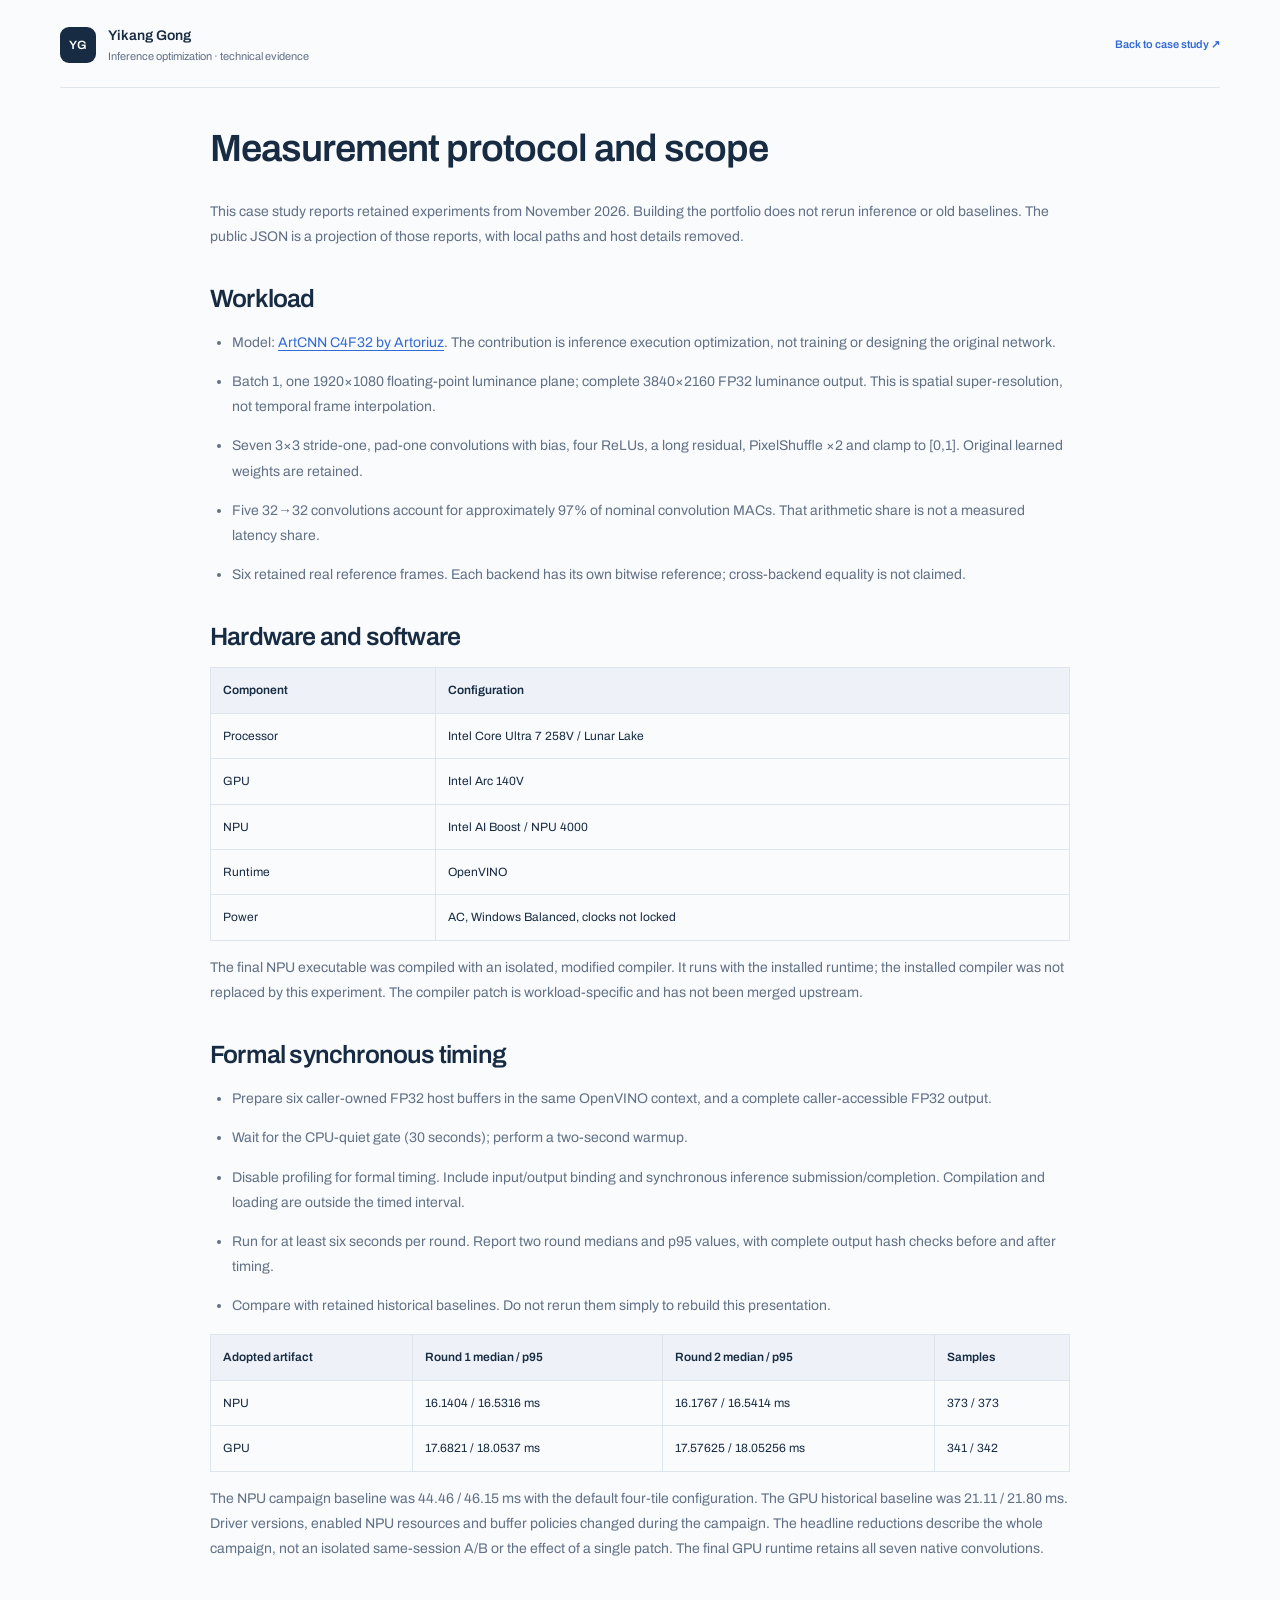
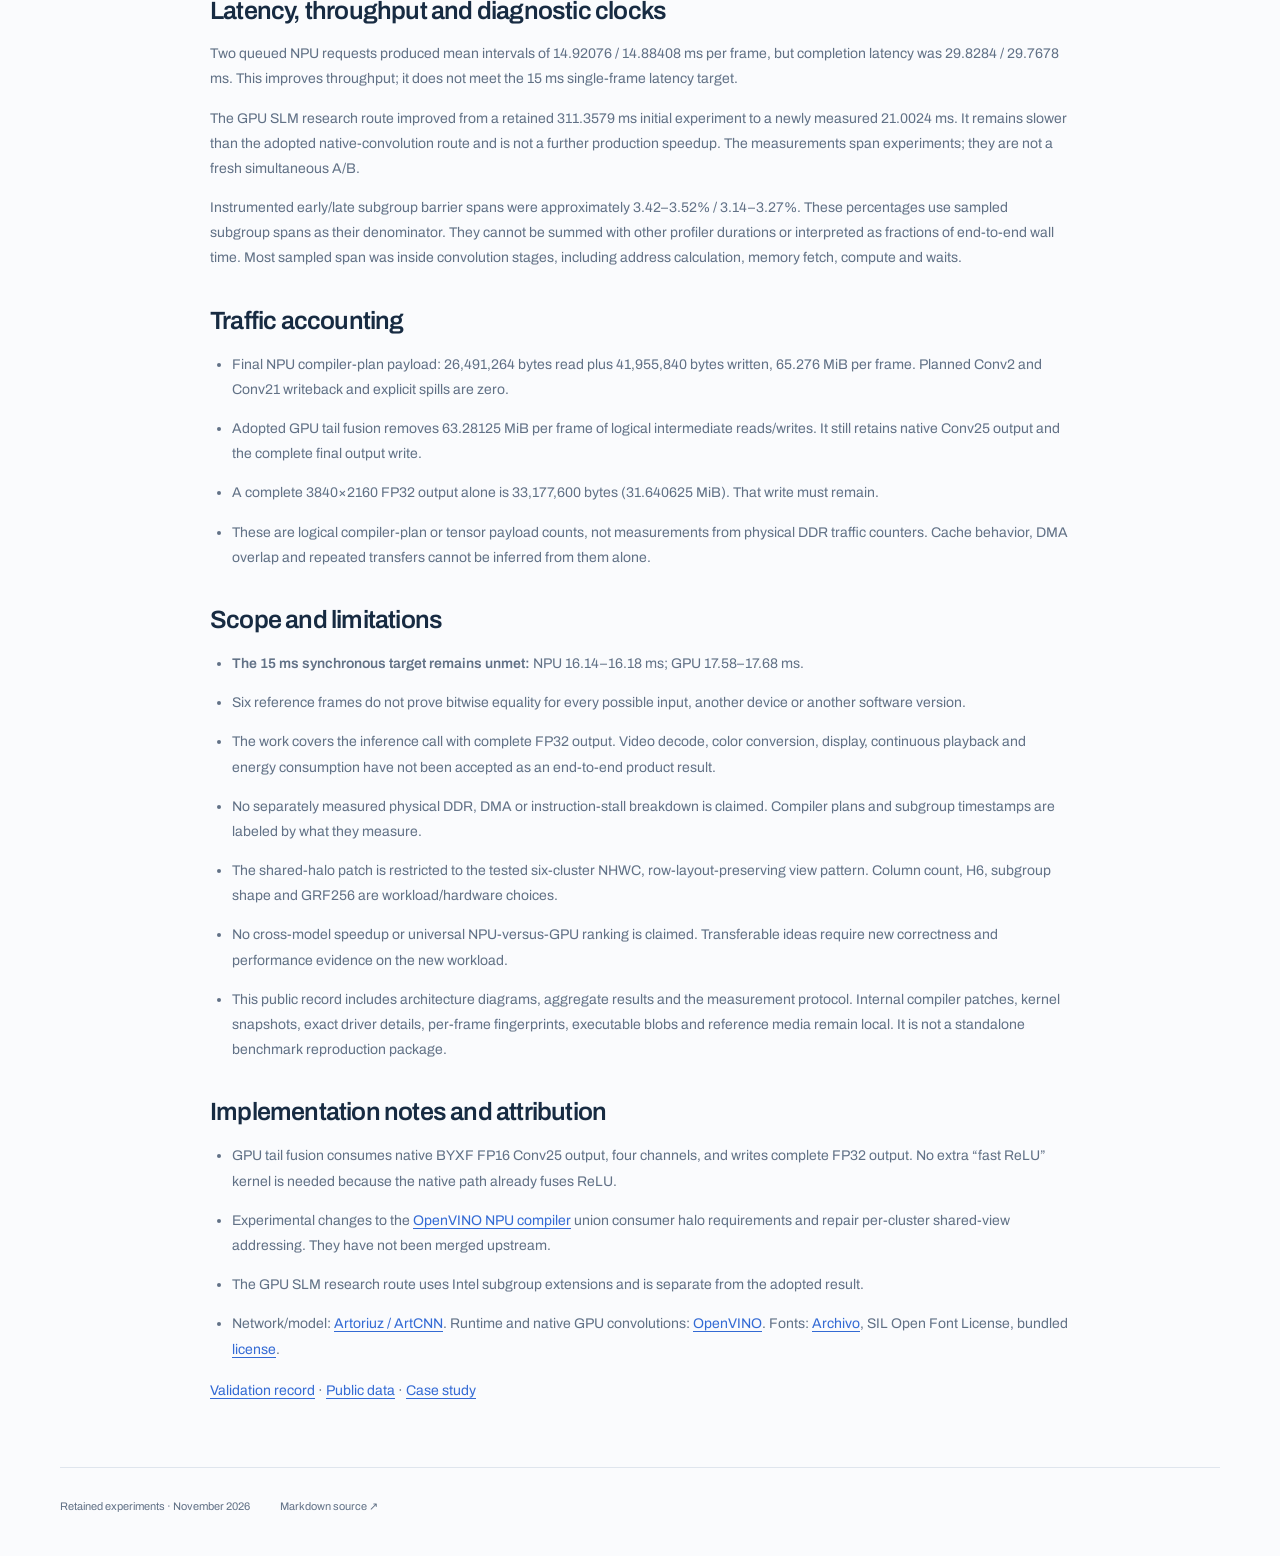
==== evidence/methodology.html @ bb6f6ceb "Publish interactive English NPU and GPU case study with aggregate metrics" ====
<!doctype html>
<!-- @file Generated readable evidence notes; template: tools/export-evidence.py. -->
<!-- @see docs/code-index.xml -->
<html lang="en"><head><meta charset="utf-8"><meta name="viewport" content="width=device-width,initial-scale=1"><title>Measurement protocol and scope · Yikang Gong</title><link rel="icon" href="../assets/favicon.svg"><link rel="stylesheet" href="../styles.css"></head><body class="notes-body"><header class="site-header"><a class="identity" href="../index.html"><span class="monogram">YG</span><span>Yikang Gong<span class="identity-detail">Inference optimization · technical evidence</span></span></a><a class="text-link" href="../index.html#evidence">Back to case study ↗</a></header><main class="technical-document"><h1 id="measurement-protocol-and-scope">Measurement protocol and scope</h1><p>This case study reports retained experiments from November 2026. Building the portfolio does not rerun inference or old baselines. The public JSON is a projection of those reports, with local paths and host details removed.</p><h2 id="workload">Workload</h2><ul><li>Model: <a href="https://github.com/Artoriuz/ArtCNN">ArtCNN C4F32 by Artoriuz</a>. The contribution is inference execution optimization, not training or designing the original network.</li><li>Batch 1, one 1920×1080 floating-point luminance plane; complete 3840×2160 FP32 luminance output. This is spatial super-resolution, not temporal frame interpolation.</li><li>Seven 3×3 stride-one, pad-one convolutions with bias, four ReLUs, a long residual, PixelShuffle ×2 and clamp to [0,1]. Original learned weights are retained.</li><li>Five 32→32 convolutions account for approximately 97% of nominal convolution MACs. That arithmetic share is not a measured latency share.</li><li>Six retained real reference frames. Each backend has its own bitwise reference; cross-backend equality is not claimed.</li></ul><h2 id="hardware-and-software">Hardware and software</h2><div class="notes-table"><table><thead><tr><th>Component</th><th>Configuration</th></tr></thead><tbody><tr><td>Processor</td><td>Intel Core Ultra 7 258V / Lunar Lake</td></tr><tr><td>GPU</td><td>Intel Arc 140V</td></tr><tr><td>NPU</td><td>Intel AI Boost / NPU 4000</td></tr><tr><td>Runtime</td><td>OpenVINO</td></tr><tr><td>Power</td><td>AC, Windows Balanced, clocks not locked</td></tr></tbody></table></div><p>The final NPU executable was compiled with an isolated, modified compiler. It runs with the installed runtime; the installed compiler was not replaced by this experiment. The compiler patch is workload-specific and has not been merged upstream.</p><h2 id="formal-synchronous-timing">Formal synchronous timing</h2><ul><li>Prepare six caller-owned FP32 host buffers in the same OpenVINO context, and a complete caller-accessible FP32 output.</li><li>Wait for the CPU-quiet gate (30 seconds); perform a two-second warmup.</li><li>Disable profiling for formal timing. Include input/output binding and synchronous inference submission/completion. Compilation and loading are outside the timed interval.</li><li>Run for at least six seconds per round. Report two round medians and p95 values, with complete output hash checks before and after timing.</li><li>Compare with retained historical baselines. Do not rerun them simply to rebuild this presentation.</li></ul><div class="notes-table"><table><thead><tr><th>Adopted artifact</th><th>Round 1 median / p95</th><th>Round 2 median / p95</th><th>Samples</th></tr></thead><tbody><tr><td>NPU</td><td>16.1404 / 16.5316 ms</td><td>16.1767 / 16.5414 ms</td><td>373 / 373</td></tr><tr><td>GPU</td><td>17.6821 / 18.0537 ms</td><td>17.57625 / 18.05256 ms</td><td>341 / 342</td></tr></tbody></table></div><p>The NPU campaign baseline was 44.46 / 46.15 ms with the default four-tile configuration. The GPU historical baseline was 21.11 / 21.80 ms. Driver versions, enabled NPU resources and buffer policies changed during the campaign. The headline reductions describe the whole campaign, not an isolated same-session A/B or the effect of a single patch. The final GPU runtime retains all seven native convolutions.</p><h2 id="latency-throughput-and-diagnostic-clocks">Latency, throughput and diagnostic clocks</h2><p>Two queued NPU requests produced mean intervals of 14.92076 / 14.88408 ms per frame, but completion latency was 29.8284 / 29.7678 ms. This improves throughput; it does not meet the 15 ms single-frame latency target.</p><p>The GPU SLM research route improved from a retained 311.3579 ms initial experiment to a newly measured 21.0024 ms. It remains slower than the adopted native-convolution route and is not a further production speedup. The measurements span experiments; they are not a fresh simultaneous A/B.</p><p>Instrumented early/late subgroup barrier spans were approximately 3.42–3.52% / 3.14–3.27%. These percentages use sampled subgroup spans as their denominator. They cannot be summed with other profiler durations or interpreted as fractions of end-to-end wall time. Most sampled span was inside convolution stages, including address calculation, memory fetch, compute and waits.</p><h2 id="traffic-accounting">Traffic accounting</h2><ul><li>Final NPU compiler-plan payload: 26,491,264 bytes read plus 41,955,840 bytes written, 65.276 MiB per frame. Planned Conv2 and Conv21 writeback and explicit spills are zero.</li><li>Adopted GPU tail fusion removes 63.28125 MiB per frame of logical intermediate reads/writes. It still retains native Conv25 output and the complete final output write.</li><li>A complete 3840×2160 FP32 output alone is 33,177,600 bytes (31.640625 MiB). That write must remain.</li><li>These are logical compiler-plan or tensor payload counts, not measurements from physical DDR traffic counters. Cache behavior, DMA overlap and repeated transfers cannot be inferred from them alone.</li></ul><h2 id="scope-and-limitations">Scope and limitations</h2><ul><li><strong>The 15 ms synchronous target remains unmet:</strong> NPU 16.14–16.18 ms; GPU 17.58–17.68 ms.</li><li>Six reference frames do not prove bitwise equality for every possible input, another device or another software version.</li><li>The work covers the inference call with complete FP32 output. Video decode, color conversion, display, continuous playback and energy consumption have not been accepted as an end-to-end product result.</li><li>No separately measured physical DDR, DMA or instruction-stall breakdown is claimed. Compiler plans and subgroup timestamps are labeled by what they measure.</li><li>The shared-halo patch is restricted to the tested six-cluster NHWC, row-layout-preserving view pattern. Column count, H6, subgroup shape and GRF256 are workload/hardware choices.</li><li>No cross-model speedup or universal NPU-versus-GPU ranking is claimed. Transferable ideas require new correctness and performance evidence on the new workload.</li><li>This public record includes architecture diagrams, aggregate results and the measurement protocol. Internal compiler patches, kernel snapshots, exact driver details, per-frame fingerprints, executable blobs and reference media remain local. It is not a standalone benchmark reproduction package.</li></ul><h2 id="implementation-notes-and-attribution">Implementation notes and attribution</h2><ul><li>GPU tail fusion consumes native BYXF FP16 Conv25 output, four channels, and writes complete FP32 output. No extra “fast ReLU” kernel is needed because the native path already fuses ReLU.</li><li>Experimental changes to the <a href="https://github.com/openvinotoolkit/npu_compiler">OpenVINO NPU compiler</a> union consumer halo requirements and repair per-cluster shared-view addressing. They have not been merged upstream.</li><li>The GPU SLM research route uses Intel subgroup extensions and is separate from the adopted result.</li><li>Network/model: <a href="https://github.com/Artoriuz/ArtCNN">Artoriuz / ArtCNN</a>. Runtime and native GPU convolutions: <a href="https://github.com/openvinotoolkit/openvino">OpenVINO</a>. Fonts: <a href="https://github.com/Omnibus-Type/Archivo">Archivo</a>, SIL Open Font License, bundled <a href="../assets/fonts/LICENSE.txt">license</a>.</li></ul><p><a href="./validation.html">Validation record</a> · <a href="./results.json">Public data</a> · <a href="../index.html">Case study</a></p></main><footer class="site-footer"><span>Retained experiments · November 2026</span><a href="./methodology.md">Markdown source ↗</a></footer></body></html>
---- styles.css ----
/* @file Responsive portfolio styling and diagram visual language for the English C4F32 inference case study. */
/* @see docs/code-index.xml */
@font-face{font-family:Archivo;src:url('./assets/fonts/archivo-400.woff2') format('woff2');font-weight:400;font-display:swap}
@font-face{font-family:Archivo;src:url('./assets/fonts/archivo-600.woff2') format('woff2');font-weight:600;font-display:swap}
:root{--paper:#fafbfd;--white:#fff;--ink:#172b42;--muted:#617186;--subtle:#8792a2;--line:#dfe5ed;--npu:#336ad4;--npu-soft:#edf3ff;--gpu:#9660a5;--gpu-soft:#f5eef8;--residual:#cd77b1;--graph:#f6f8fc;--target:#a3685a;--radius:14px;--max:1160px;scroll-behavior:smooth;color-scheme:light}
*{box-sizing:border-box}body{margin:0;background:var(--paper);color:var(--ink);font-family:Archivo,Segoe UI,Arial,sans-serif;font-size:16px;line-height:1.6}a{color:inherit;text-decoration:none}a:hover{color:var(--npu)}button{font:inherit;cursor:pointer}button,a{-webkit-tap-highlight-color:transparent}a:focus-visible,button:focus-visible,summary:focus-visible,[tabindex]:focus-visible{outline:3px solid #97b9fa;outline-offset:5px}button:disabled{cursor:default}p,h1,h2,h3,h4{margin:0}strong{font-weight:600}.tabular{font-variant-numeric:tabular-nums}.skip-link{position:fixed;top:-70px;left:20px;padding:10px 18px;background:var(--ink);color:white;z-index:30}.skip-link:focus{top:10px}.site-header,main,.site-footer{max-width:var(--max);margin-inline:auto}.site-header{display:flex;align-items:center;justify-content:space-between;padding:26px 0 23px;border-bottom:1px solid var(--line)}.identity{display:flex;align-items:center;gap:12px;font-size:14px;font-weight:600;line-height:1.4}.identity-detail{display:block;font-size:11px;font-weight:400;color:var(--muted);margin-top:3px}.monogram{display:grid;place-items:center;width:36px;height:36px;background:var(--ink);color:white;font-size:12px;border-radius:9px;letter-spacing:.5px}.site-header nav{display:flex;align-items:center;gap:29px;font-size:12px;color:var(--muted)}.site-header .github-link{color:var(--ink);border-left:1px solid var(--line);padding-left:28px}.hero{padding:65px 0 43px}.eyebrow{display:flex;align-items:center;gap:10px;color:var(--muted);font-size:10px;letter-spacing:1.7px;font-weight:600}.status-dot{width:6px;height:6px;background:var(--npu);border-radius:50%}.eyebrow-rule{width:20px;height:1px;background:var(--line)}.project-date{margin-left:auto;font-size:10px;font-weight:400;color:var(--subtle)}h1{font-size:clamp(33px,4.5vw,58px);font-weight:600;letter-spacing:-2.2px;line-height:1.12;margin-top:24px;max-width:1000px}.npu-text{color:var(--npu)}.gpu-text{color:var(--gpu)}.hero-description{max-width:650px;margin-top:22px;font-size:16px;color:var(--muted);line-height:1.65}.hero-meta{display:flex;flex-wrap:wrap;gap:8px 22px;color:var(--muted);font-size:11px;margin-top:20px}.hero-meta span+span:before{content:'·';color:var(--subtle);margin-right:19px}.outcomes{display:grid;grid-template-columns:1fr 1fr 1fr;margin-top:42px;padding-top:23px;border-top:1px solid var(--line);gap:34px}.outcome+.outcome{border-left:1px solid var(--line);padding-left:34px}.metric-label{display:flex;align-items:center;gap:7px;color:var(--muted);font-size:11px}.category-mark{width:7px;height:7px;display:inline-block;border-radius:2px;flex-shrink:0}.npu-mark{background:var(--npu)}.gpu-mark{background:var(--gpu)}.hero-number{font-size:49px;letter-spacing:-2px;font-weight:600;line-height:1.3;margin-top:10px;font-variant-numeric:tabular-nums}.unit{font-size:19px;font-weight:400;letter-spacing:0;margin-left:8px;color:var(--muted)}.fraction{font-size:25px;color:var(--subtle);letter-spacing:-1px}.outcome strong{font-size:12px}.metric-secondary{display:block;margin-top:3px;font-size:10px;line-height:1.5;color:var(--muted)}.check-mark{font-size:12px;color:#4c7c69}.campaign-note{font-size:10px;color:var(--subtle);max-width:900px;line-height:1.6;margin-top:20px}.text-link{display:inline-flex;align-items:center;gap:12px;font-size:12px;font-weight:600;color:var(--npu)}.hero>.text-link{margin-top:23px}.section-anchor{scroll-margin-top:25px}section+section{margin-top:45px}.section-heading{display:flex;align-items:flex-end;justify-content:space-between;gap:20px;margin-bottom:26px}.section-heading .eyebrow{font-size:9px;letter-spacing:1.5px;margin-bottom:10px}h2{font-size:27px;line-height:1.2;letter-spacing:-.8px;font-weight:600}.architecture-section{background:var(--white);padding:32px;border:1px solid var(--line);border-radius:var(--radius);margin-top:12px;box-shadow:0 4px 14px #18335503}.hardware-switch{display:flex;background:#eef1f6;padding:4px;border-radius:10px;gap:3px;flex-shrink:0}.hardware-switch button{border:0;background:transparent;color:var(--muted);font-size:12px;font-weight:600;padding:8px 24px;border-radius:7px}.hardware-switch button[aria-selected=true]{background:var(--white);color:var(--npu);box-shadow:0 1px 5px #253f6012}.architecture-section[data-backend=gpu] .hardware-switch button[aria-selected=true]{color:var(--gpu)}.graph-toolbar{display:flex;justify-content:space-between;align-items:center;gap:15px;padding-bottom:17px;border-bottom:1px solid #edf0f5}.view-switch{display:flex;gap:6px;flex-wrap:wrap}.view-switch button{border:1px solid var(--line);border-radius:25px;padding:6px 13px;font-size:11px;color:var(--muted);background:white}.view-switch button[aria-pressed=true]{background:var(--npu);border-color:var(--npu);color:white}.architecture-section[data-backend=gpu] .view-switch button[aria-pressed=true]{background:var(--gpu);border-color:var(--gpu)}.graph-target{font-size:10px;color:var(--muted);white-space:nowrap}.graph-target span{margin-right:4px}.graph-description{margin-top:20px}.view-kicker{color:var(--npu);font-size:9px;font-weight:600;letter-spacing:1.1px}.architecture-section[data-backend=gpu] .view-kicker{color:var(--gpu)}.graph-description p{font-size:13px;margin-top:5px;min-height:22px}.diagram-scroll{overflow-x:auto;margin:10px -9px 0;padding:0 9px;scrollbar-width:thin}.diagram-scroll svg{display:block;min-width:850px;width:100%;height:auto;font-family:Archivo,Segoe UI,Arial,sans-serif}.diagram-scroll svg text{fill:var(--ink);font-family:inherit}.diagram-scroll svg .secondary{fill:var(--muted)}.diagram-scroll svg .tiny{font-size:10px}.diagram-scroll svg .caption{font-size:12px}.diagram-scroll svg .layer-label{font-size:16px}.diagram-scroll svg .wire{stroke:#818c9b;stroke-width:1.4;fill:none;stroke-linecap:round;stroke-linejoin:round}.diagram-scroll svg .skip-wire{stroke:var(--residual);stroke-width:1.7;fill:none}.diagram-scroll svg .tensor-back{fill:#fbfcff;stroke:#9aa5b3;stroke-width:.8}.diagram-scroll svg .tensor-front{fill:#edf1f8;stroke:#9aa5b3;stroke-width:.8}.diagram-scroll svg .tensor-grid{stroke:#c8d0db;stroke-width:.8;fill:none}.diagram-scroll svg .fusion-box{fill:#f6f8fd;stroke:#dfe5ed;stroke-width:1}.diagram-scroll svg .focus-box{fill:#eaf0fc;stroke:none}.architecture-section[data-backend=gpu] svg .focus-box{fill:#f3e9f5}.diagram-scroll svg .skip-caption{fill:#b9639d;font-size:12px}.diagram-scroll svg .accent-text{fill:var(--npu)}.architecture-section[data-backend=gpu] svg .accent-text{fill:var(--gpu)}.diagram-scroll svg .node-add{fill:#f0f3fa;stroke:#9aa5b3;stroke-width:1}.diagram-key{display:flex;flex-wrap:wrap;align-items:center;gap:12px 23px;color:var(--muted);font-size:10px;margin-top:2px;padding-bottom:17px;border-bottom:1px solid #edf0f5}.diagram-key>span{display:inline-flex;align-items:center;gap:6px}.key-square{display:inline-block;width:10px;height:10px;background:#edf1f8;border:1px solid #acb7c6}.fusion-key{background:#eaf0fc;border:0}.key-line{display:inline-block;width:20px;height:1.5px}.residual-key{background:var(--residual)}.diagram-contract{margin-left:auto}.view-facts{display:grid;grid-template-columns:repeat(3,1fr);gap:25px;padding-top:20px}.view-facts .fact-label{font-size:10px;color:var(--muted);display:block}.view-facts .fact-value{font-size:22px;font-weight:600;letter-spacing:-.5px;font-variant-numeric:tabular-nums;display:block;margin:4px 0}.view-facts .fact-note{font-size:10px;color:var(--muted);display:block;line-height:1.5}.method-inline{display:flex;gap:13px;margin-top:23px;padding-top:20px;border-top:1px solid var(--line);font-size:11px;color:var(--muted)}.method-inline strong{color:var(--ink)}.method-number{color:var(--npu);font-size:17px}.engineering-section{padding-top:9px}.engineering-columns{display:grid;grid-template-columns:1fr 1fr;gap:60px}.engineering-column+.engineering-column{border-left:1px solid var(--line);padding-left:45px}.column-label{display:flex;align-items:center;gap:8px;font-size:9px;letter-spacing:1.2px;color:var(--muted);font-weight:600;margin-bottom:17px}.engineering-column h3{font-size:22px;font-weight:600;letter-spacing:-.5px;line-height:1.25;margin-bottom:13px}.engineering-column>p,.section-intro{font-size:13px;color:var(--muted);line-height:1.7}.contribution-list{padding:0;margin:23px 0;list-style:none;display:grid;gap:19px}.contribution-list li{display:flex;gap:15px}.contribution-list li>span{font-size:10px;color:var(--subtle);padding-top:3px;font-variant-numeric:tabular-nums}.contribution-list h4{font-size:13px;font-weight:600}.contribution-list p{font-size:11px;color:var(--muted);line-height:1.7;margin-top:4px}.results-section{padding-top:13px}.section-side-note{font-size:10px;color:var(--muted)}.latency-plot{--label-w:135px;background:white;border:1px solid var(--line);padding:30px 30px 25px;border-radius:var(--radius);margin-top:24px}.plot-scale{display:flex;justify-content:space-between;color:var(--subtle);font-size:9px;margin-left:var(--label-w);margin-right:88px;margin-bottom:18px}.plot-area{position:relative;padding-right:88px}.budget-line{position:absolute;top:-8px;bottom:0;left:calc(var(--label-w) + (100% - var(--label-w) - 88px)*.3);border-left:1px dashed #bc8e81;z-index:2;pointer-events:none}.budget-line>span{position:absolute;top:-21px;left:6px;white-space:nowrap;color:var(--target);font-size:9px;background:white;padding:1px 3px}.latency-row{display:flex;align-items:center;gap:0;min-height:52px;position:relative}.bar-label{width:var(--label-w);font-size:11px;flex-shrink:0}.bar-label small{display:block;font-size:9px;color:var(--muted)}.bar-plot{height:32px;position:relative;flex:1;background:repeating-linear-gradient(to right,#e9edf355 0px,#e9edf355 1px,transparent 1px,transparent 20%)}.bar-pair{height:12px;position:absolute;left:0;background:#c6cedb;border-radius:0 2px 2px 0}.bar-pair:nth-child(1){top:2px;opacity:.78}.bar-pair:nth-child(2){top:17px}.bar-pair.optimized-npu{background:var(--npu)}.bar-pair.optimized-gpu{background:var(--gpu)}.bar-value{position:absolute;top:6px;left:calc(100% + 12px);font-size:11px;color:var(--ink);white-space:nowrap;font-variant-numeric:tabular-nums}.plot-group-divider{border-top:1px solid #edf0f5;margin:12px 0}.results-detail{display:grid;grid-template-columns:1fr 1fr;gap:35px;font-size:11px;color:var(--muted);margin-top:18px}.results-detail strong{color:var(--ink)}.research-section{padding:30px;background:#f1f4f9;border:1px solid #e3e8f0;border-radius:var(--radius)}.research-label{font-size:10px;color:var(--muted);border:1px solid #ccd5e3;border-radius:20px;padding:5px 12px;white-space:nowrap}.section-intro{max-width:800px}.research-comparison{display:grid;grid-template-columns:1fr auto 1fr;align-items:center;gap:35px;margin-top:27px}.small-label{font-size:9px;letter-spacing:1px;color:var(--muted)}.research-comparison h3{font-size:22px;letter-spacing:-.5px;font-weight:600;margin:6px 0}.research-comparison p{font-size:11px;line-height:1.7;color:var(--muted);max-width:400px}.comparison-arrow{color:#95a4b9;font-size:28px}.research-milestones{display:grid;grid-template-columns:repeat(4,1fr);gap:18px;margin-top:27px;padding-top:21px;border-top:1px solid #dbe2ed}.milestone-label{font-size:9px;color:var(--muted);display:block}.milestone-value{display:block;font-size:25px;font-weight:600;letter-spacing:-.7px;font-variant-numeric:tabular-nums;margin-top:5px}.milestone-value small{font-size:11px;font-weight:400;letter-spacing:0;margin-left:3px;color:var(--muted)}.research-decision{font-size:11px;color:var(--muted);margin-top:23px}.research-decision strong{color:var(--ink)}details{font-size:11px;margin-top:20px;border-top:1px solid #dbe2ed;padding-top:17px}summary{cursor:pointer;color:var(--ink);font-weight:600}.details-content{display:grid;gap:12px;margin-top:16px;color:var(--muted);max-width:880px}.evidence-section{padding-top:12px}.evidence-grid{display:grid;grid-template-columns:repeat(3,1fr);gap:30px}.evidence-grid h3{font-size:15px;font-weight:600;margin-bottom:10px}.evidence-grid p{font-size:11px;color:var(--muted);line-height:1.8;margin-bottom:15px}.evidence-grid .text-link{font-size:10px;gap:5px}.transfer-table{border-top:1px solid var(--line)}.transfer-row{display:grid;grid-template-columns:1fr 1fr;gap:35px;padding:13px 0;border-bottom:1px solid var(--line);font-size:12px}.transfer-row span+span{color:var(--muted)}.transfer-head{font-size:10px;font-weight:600;color:var(--muted)}.transfer-note{font-size:11px;color:var(--muted);margin-top:16px;max-width:930px}.site-footer{display:flex;align-items:center;gap:30px;margin-top:65px;padding:30px 0 40px;border-top:1px solid var(--line);font-size:11px;color:var(--muted)}.site-footer>div{margin-right:auto;display:flex;flex-direction:column;gap:4px}.site-footer strong{color:var(--ink);font-size:12px}.site-footer>div span{font-size:10px}.footer-date{font-size:10px}.noscript-note{max-width:var(--max);margin:0 auto 30px;font-size:12px;color:var(--muted)}
.technical-document{max-width:860px;padding-block:40px}.technical-document h1{font-size:38px;margin:0 0 28px;letter-spacing:-1px}.technical-document h2{margin:35px 0 15px;font-size:25px;scroll-margin-top:20px}.technical-document h3{margin:24px 0 12px;font-size:19px}.technical-document p,.technical-document li{font-size:14px;line-height:1.8;margin-block:14px;color:var(--muted)}.technical-document a{color:var(--npu);text-decoration:underline;text-underline-offset:3px}.technical-document ul{padding-left:22px}.technical-document code{font-family:Consolas,monospace;font-size:12px;overflow-wrap:anywhere;color:var(--ink)}.notes-table{overflow-x:auto}.notes-table table{border-collapse:collapse;width:100%;font-size:12px;line-height:1.7}.notes-table th{text-align:left;font-weight:600;background:#eef2f8}.notes-table th,.notes-table td{padding:12px;border:1px solid var(--line);vertical-align:top}.notes-body .site-header>.text-link{font-size:11px}.notes-body .site-footer{margin-top:10px}
@media(min-width:1500px){:root{--max:1220px}.hero{padding-top:75px}}
@media(max-width:1230px){.site-header,main,.site-footer{margin-inline:32px}.hero{padding-top:47px}}
@media(max-width:900px){.site-header nav{gap:18px}.site-header nav a:nth-child(2){display:none}.outcomes{gap:23px}.outcome+.outcome{padding-left:23px}.hero-number{font-size:43px}.engineering-columns{gap:30px}.engineering-column+.engineering-column{padding-left:28px}h2{font-size:24px}.architecture-section{padding:24px}.diagram-contract{margin-left:0}.graph-target{font-size:9px}.research-section{padding:26px}.research-milestones{gap:15px}.evidence-grid{gap:20px}.section-side-note{display:none}.latency-plot{--label-w:100px;padding-inline:20px}.evidence-section .section-heading{align-items:flex-start}.evidence-section .section-heading>.text-link{font-size:10px;max-width:140px}}
@media(max-width:600px){.site-header,main,.site-footer{margin-inline:20px}.site-header{padding-top:20px}.site-header nav>a:not(.github-link){display:none}.site-header .github-link{border:0;padding:0}.identity-detail{font-size:10px}.hero{padding-top:34px;padding-bottom:28px}.eyebrow{font-size:8px;letter-spacing:1px;gap:7px}.project-date{display:none}h1{font-size:36px;letter-spacing:-1.4px;margin-top:20px;line-height:1.15}.hero-description{font-size:14px;margin-top:19px}.hero-meta{gap:6px 15px;font-size:10px}.hero-meta span+span:before{margin-right:12px}.outcomes{grid-template-columns:1fr 1fr;gap:20px;margin-top:29px;padding-top:20px}.hero-number{font-size:40px;margin-top:8px}.outcome+.outcome{padding-left:18px}.outcome:nth-child(3){grid-column:1/-1;border-left:0;border-top:1px solid var(--line);padding:17px 0 0;display:grid;grid-template-columns:1fr auto;gap:3px 15px;align-items:center}.verification-outcome .metric-label{grid-column:1}.verification-outcome .hero-number{grid-column:2;grid-row:1/3;font-size:37px;margin-top:0}.outcome strong{font-size:11px}.metric-secondary{font-size:9px}.metric-label{font-size:10px}.campaign-note{font-size:9px;margin-top:16px}.architecture-section{padding:20px 16px;border-radius:12px;margin-inline:-7px}.section-heading{align-items:flex-start;gap:15px;margin-bottom:21px}.section-heading .eyebrow{font-size:8px;margin-bottom:9px}h2{font-size:22px;letter-spacing:-.6px}.architecture-section .section-heading{flex-direction:column;gap:17px}.hardware-switch button{padding:6px 25px;font-size:11px}.graph-toolbar{align-items:flex-start;flex-direction:column;gap:10px;padding-bottom:13px}.view-switch button{font-size:10px;padding:6px 11px}.graph-target{font-size:9px}.graph-description{margin-top:17px}.graph-description p{font-size:12px;min-height:40px}.diagram-scroll{margin-top:0}.diagram-scroll svg{min-width:790px}.diagram-key{gap:10px 15px;font-size:9px}.diagram-contract{display:none}.view-facts{gap:14px;padding-top:16px;grid-template-columns:1fr 1fr}.view-facts>div:last-child{grid-column:1/-1;border-top:1px solid #edf0f5;padding-top:12px}.view-facts .fact-value{font-size:20px}.method-inline{font-size:10px;gap:10px;margin-top:18px;padding-top:17px}.engineering-columns{grid-template-columns:1fr;gap:32px}.engineering-column+.engineering-column{border-left:0;border-top:1px solid var(--line);padding-left:0;padding-top:27px}.engineering-column h3{font-size:21px}.engineering-column>p{font-size:12px}.contribution-list{gap:17px}.contribution-list p{font-size:11px}.results-detail{grid-template-columns:1fr;gap:15px}.latency-plot{--label-w:79px;padding:26px 13px 20px;overflow:hidden}.plot-scale{font-size:8px;margin-right:67px}.plot-area{padding-right:67px}.budget-line{left:calc(var(--label-w) + (100% - var(--label-w) - 67px)*.3)}.budget-line>span{font-size:8px}.bar-label{font-size:10px}.bar-label small{font-size:8px}.bar-value{font-size:9px;left:calc(100% + 7px)}.research-section{padding:22px 19px;margin-inline:-6px}.research-section .section-heading{flex-direction:column}.section-intro{font-size:12px}.research-comparison{grid-template-columns:1fr;gap:13px;margin-top:21px}.comparison-arrow{font-size:22px;transform:rotate(90deg);width:25px}.research-comparison h3{font-size:21px}.research-milestones{grid-template-columns:1fr 1fr;gap:20px;margin-top:23px}.milestone-value{font-size:26px}.milestone-label{font-size:9px}.evidence-grid{grid-template-columns:1fr;gap:24px}.evidence-grid article+article{border-top:1px solid var(--line);padding-top:20px}.evidence-section .section-heading{flex-direction:column}.evidence-section .section-heading>.text-link{max-width:none;font-size:11px}.evidence-grid p{font-size:12px}.transfer-row{gap:15px;font-size:11px}.transfer-head{font-size:9px}.site-footer{gap:17px;flex-wrap:wrap;margin-top:44px;padding-bottom:30px}.site-footer>div{width:100%}.footer-date{margin-left:auto}section+section{margin-top:35px}}
@media(prefers-reduced-motion:reduce){:root{scroll-behavior:auto}*{animation:none!important;transition:none!important}}
@media print{body{background:white;font-size:12px}.site-header nav,.graph-toolbar,.hardware-switch{display:none}.site-header,main,.site-footer{max-width:none;margin:0}.hero{padding-top:25px}h1{font-size:36px}.architecture-section,.research-section,.latency-plot{break-inside:avoid}.diagram-scroll{overflow:visible}.diagram-scroll svg{min-width:0}.site-footer{margin-top:25px}.campaign-note,.metric-secondary{color:#546172}a{color:inherit}.identity-detail{color:#546172}}
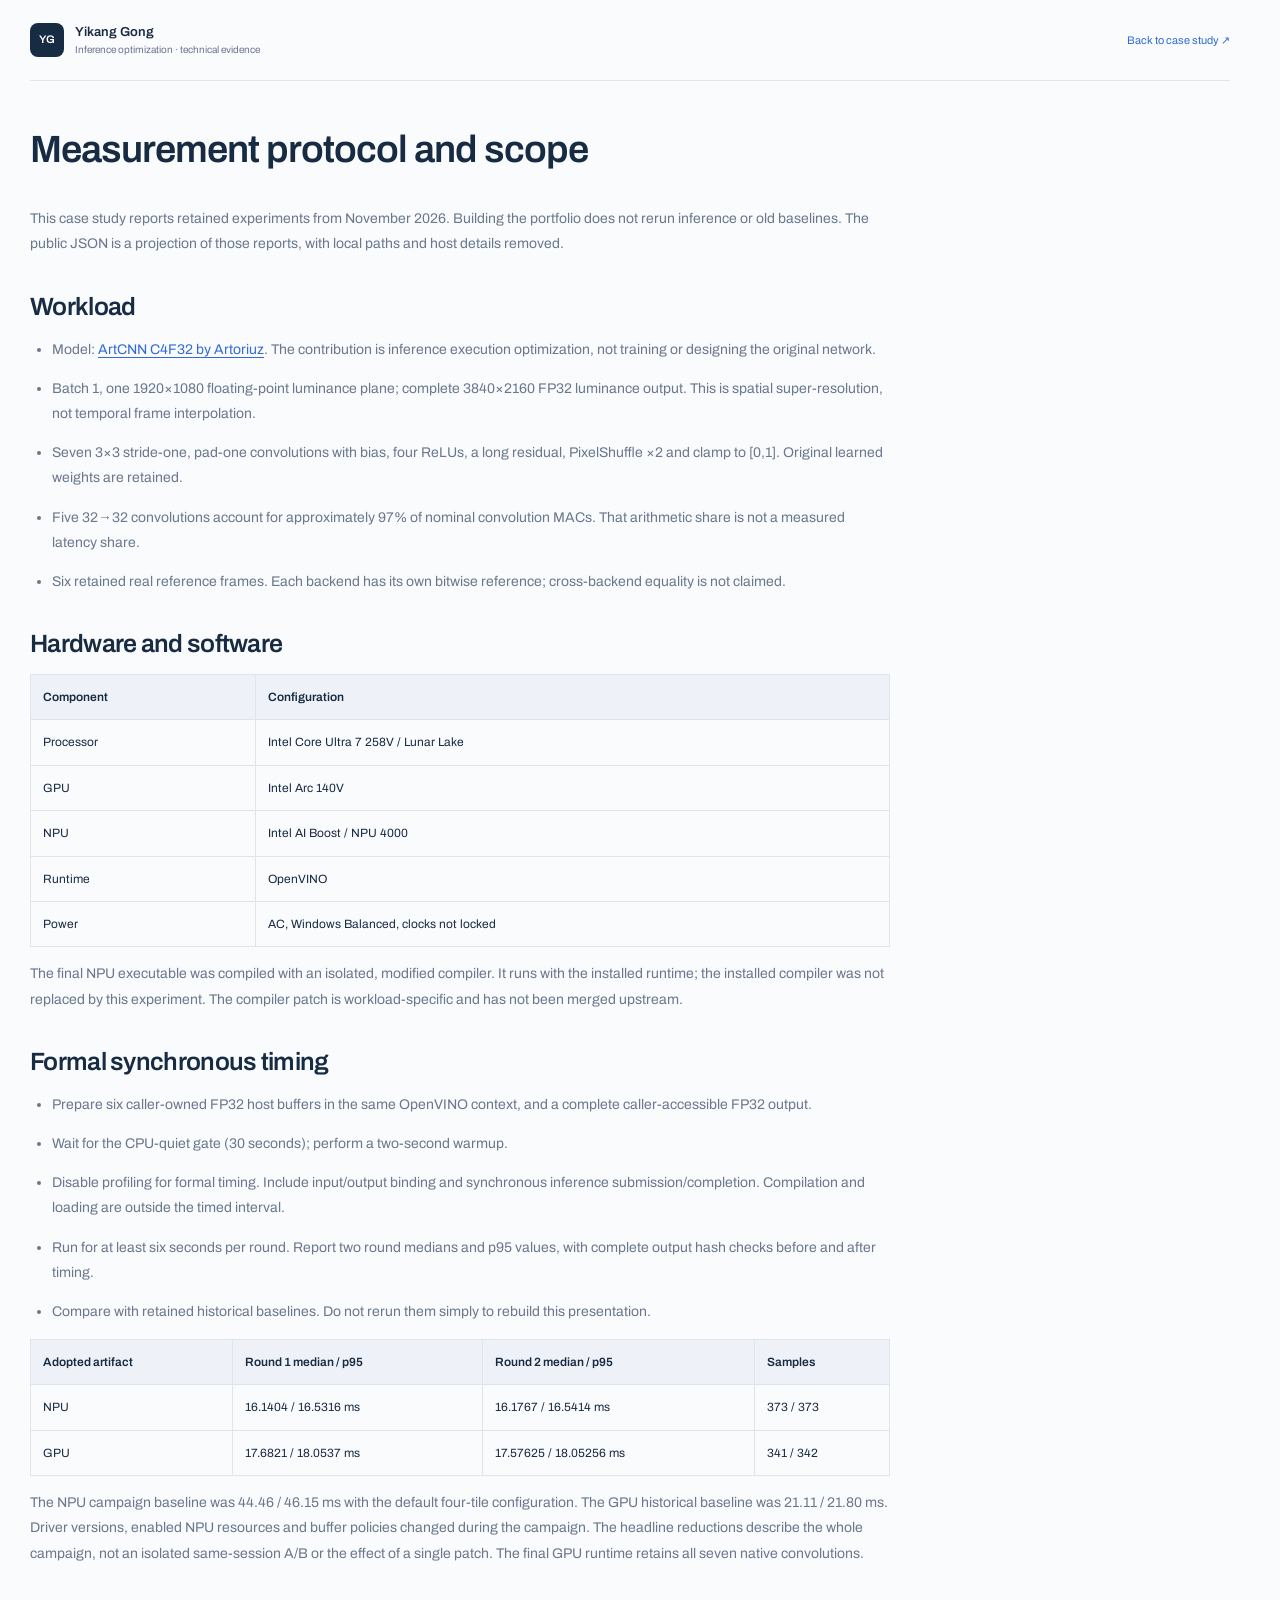
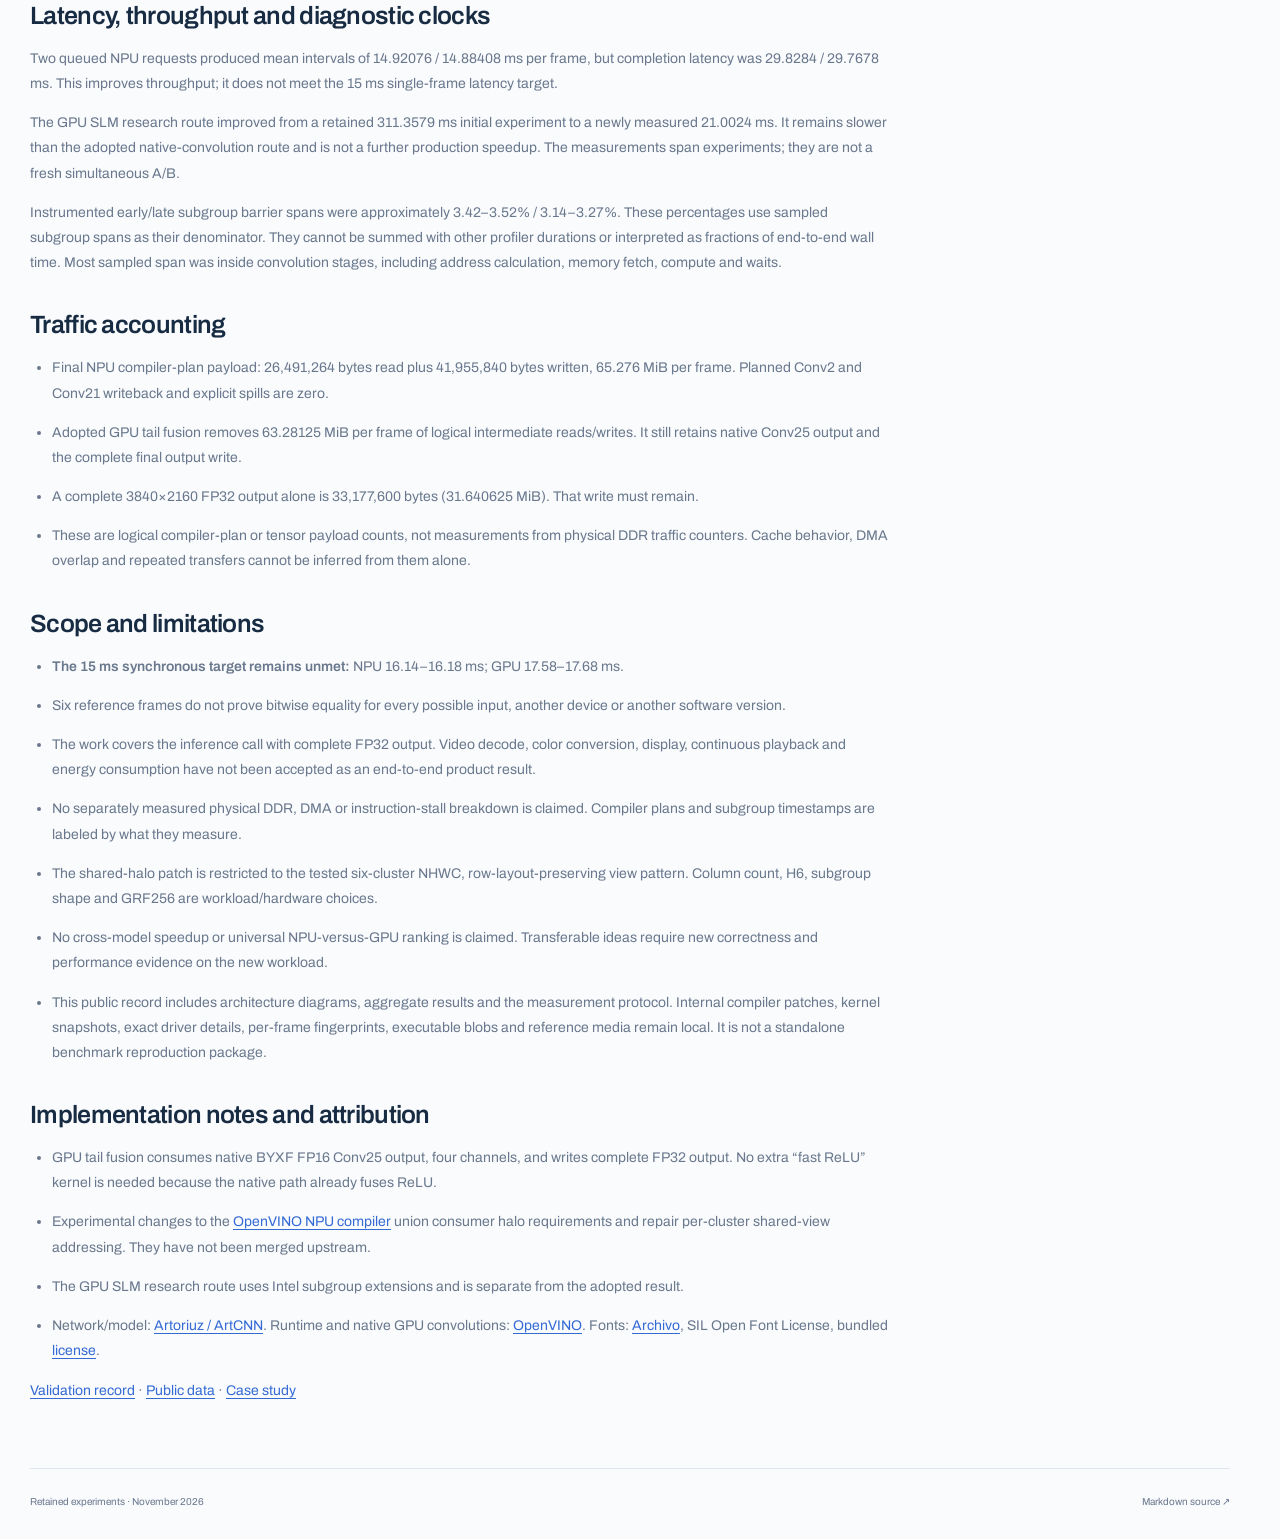
==== commit 4904bf0a: "Replace prose with performance charts, dataflow schematics and scope tables" ====
--- a/evidence/methodology.html
+++ b/evidence/methodology.html
@@ -1,4 +1,4 @@
 <!doctype html>
 <!-- @file Generated readable evidence notes; template: tools/export-evidence.py. -->
 <!-- @see docs/code-index.xml -->
-<html lang="en"><head><meta charset="utf-8"><meta name="viewport" content="width=device-width,initial-scale=1"><title>Measurement protocol and scope · Yikang Gong</title><link rel="icon" href="../assets/favicon.svg"><link rel="stylesheet" href="../styles.css"></head><body class="notes-body"><header class="site-header"><a class="identity" href="../index.html"><span class="monogram">YG</span><span>Yikang Gong<span class="identity-detail">Inference optimization · technical evidence</span></span></a><a class="text-link" href="../index.html#evidence">Back to case study ↗</a></header><main class="technical-document"><h1 id="measurement-protocol-and-scope">Measurement protocol and scope</h1><p>This case study reports retained experiments from November 2026. Building the portfolio does not rerun inference or old baselines. The public JSON is a projection of those reports, with local paths and host details removed.</p><h2 id="workload">Workload</h2><ul><li>Model: <a href="https://github.com/Artoriuz/ArtCNN">ArtCNN C4F32 by Artoriuz</a>. The contribution is inference execution optimization, not training or designing the original network.</li><li>Batch 1, one 1920×1080 floating-point luminance plane; complete 3840×2160 FP32 luminance output. This is spatial super-resolution, not temporal frame interpolation.</li><li>Seven 3×3 stride-one, pad-one convolutions with bias, four ReLUs, a long residual, PixelShuffle ×2 and clamp to [0,1]. Original learned weights are retained.</li><li>Five 32→32 convolutions account for approximately 97% of nominal convolution MACs. That arithmetic share is not a measured latency share.</li><li>Six retained real reference frames. Each backend has its own bitwise reference; cross-backend equality is not claimed.</li></ul><h2 id="hardware-and-software">Hardware and software</h2><div class="notes-table"><table><thead><tr><th>Component</th><th>Configuration</th></tr></thead><tbody><tr><td>Processor</td><td>Intel Core Ultra 7 258V / Lunar Lake</td></tr><tr><td>GPU</td><td>Intel Arc 140V</td></tr><tr><td>NPU</td><td>Intel AI Boost / NPU 4000</td></tr><tr><td>Runtime</td><td>OpenVINO</td></tr><tr><td>Power</td><td>AC, Windows Balanced, clocks not locked</td></tr></tbody></table></div><p>The final NPU executable was compiled with an isolated, modified compiler. It runs with the installed runtime; the installed compiler was not replaced by this experiment. The compiler patch is workload-specific and has not been merged upstream.</p><h2 id="formal-synchronous-timing">Formal synchronous timing</h2><ul><li>Prepare six caller-owned FP32 host buffers in the same OpenVINO context, and a complete caller-accessible FP32 output.</li><li>Wait for the CPU-quiet gate (30 seconds); perform a two-second warmup.</li><li>Disable profiling for formal timing. Include input/output binding and synchronous inference submission/completion. Compilation and loading are outside the timed interval.</li><li>Run for at least six seconds per round. Report two round medians and p95 values, with complete output hash checks before and after timing.</li><li>Compare with retained historical baselines. Do not rerun them simply to rebuild this presentation.</li></ul><div class="notes-table"><table><thead><tr><th>Adopted artifact</th><th>Round 1 median / p95</th><th>Round 2 median / p95</th><th>Samples</th></tr></thead><tbody><tr><td>NPU</td><td>16.1404 / 16.5316 ms</td><td>16.1767 / 16.5414 ms</td><td>373 / 373</td></tr><tr><td>GPU</td><td>17.6821 / 18.0537 ms</td><td>17.57625 / 18.05256 ms</td><td>341 / 342</td></tr></tbody></table></div><p>The NPU campaign baseline was 44.46 / 46.15 ms with the default four-tile configuration. The GPU historical baseline was 21.11 / 21.80 ms. Driver versions, enabled NPU resources and buffer policies changed during the campaign. The headline reductions describe the whole campaign, not an isolated same-session A/B or the effect of a single patch. The final GPU runtime retains all seven native convolutions.</p><h2 id="latency-throughput-and-diagnostic-clocks">Latency, throughput and diagnostic clocks</h2><p>Two queued NPU requests produced mean intervals of 14.92076 / 14.88408 ms per frame, but completion latency was 29.8284 / 29.7678 ms. This improves throughput; it does not meet the 15 ms single-frame latency target.</p><p>The GPU SLM research route improved from a retained 311.3579 ms initial experiment to a newly measured 21.0024 ms. It remains slower than the adopted native-convolution route and is not a further production speedup. The measurements span experiments; they are not a fresh simultaneous A/B.</p><p>Instrumented early/late subgroup barrier spans were approximately 3.42–3.52% / 3.14–3.27%. These percentages use sampled subgroup spans as their denominator. They cannot be summed with other profiler durations or interpreted as fractions of end-to-end wall time. Most sampled span was inside convolution stages, including address calculation, memory fetch, compute and waits.</p><h2 id="traffic-accounting">Traffic accounting</h2><ul><li>Final NPU compiler-plan payload: 26,491,264 bytes read plus 41,955,840 bytes written, 65.276 MiB per frame. Planned Conv2 and Conv21 writeback and explicit spills are zero.</li><li>Adopted GPU tail fusion removes 63.28125 MiB per frame of logical intermediate reads/writes. It still retains native Conv25 output and the complete final output write.</li><li>A complete 3840×2160 FP32 output alone is 33,177,600 bytes (31.640625 MiB). That write must remain.</li><li>These are logical compiler-plan or tensor payload counts, not measurements from physical DDR traffic counters. Cache behavior, DMA overlap and repeated transfers cannot be inferred from them alone.</li></ul><h2 id="scope-and-limitations">Scope and limitations</h2><ul><li><strong>The 15 ms synchronous target remains unmet:</strong> NPU 16.14–16.18 ms; GPU 17.58–17.68 ms.</li><li>Six reference frames do not prove bitwise equality for every possible input, another device or another software version.</li><li>The work covers the inference call with complete FP32 output. Video decode, color conversion, display, continuous playback and energy consumption have not been accepted as an end-to-end product result.</li><li>No separately measured physical DDR, DMA or instruction-stall breakdown is claimed. Compiler plans and subgroup timestamps are labeled by what they measure.</li><li>The shared-halo patch is restricted to the tested six-cluster NHWC, row-layout-preserving view pattern. Column count, H6, subgroup shape and GRF256 are workload/hardware choices.</li><li>No cross-model speedup or universal NPU-versus-GPU ranking is claimed. Transferable ideas require new correctness and performance evidence on the new workload.</li><li>This public record includes architecture diagrams, aggregate results and the measurement protocol. Internal compiler patches, kernel snapshots, exact driver details, per-frame fingerprints, executable blobs and reference media remain local. It is not a standalone benchmark reproduction package.</li></ul><h2 id="implementation-notes-and-attribution">Implementation notes and attribution</h2><ul><li>GPU tail fusion consumes native BYXF FP16 Conv25 output, four channels, and writes complete FP32 output. No extra “fast ReLU” kernel is needed because the native path already fuses ReLU.</li><li>Experimental changes to the <a href="https://github.com/openvinotoolkit/npu_compiler">OpenVINO NPU compiler</a> union consumer halo requirements and repair per-cluster shared-view addressing. They have not been merged upstream.</li><li>The GPU SLM research route uses Intel subgroup extensions and is separate from the adopted result.</li><li>Network/model: <a href="https://github.com/Artoriuz/ArtCNN">Artoriuz / ArtCNN</a>. Runtime and native GPU convolutions: <a href="https://github.com/openvinotoolkit/openvino">OpenVINO</a>. Fonts: <a href="https://github.com/Omnibus-Type/Archivo">Archivo</a>, SIL Open Font License, bundled <a href="../assets/fonts/LICENSE.txt">license</a>.</li></ul><p><a href="./validation.html">Validation record</a> · <a href="./results.json">Public data</a> · <a href="../index.html">Case study</a></p></main><footer class="site-footer"><span>Retained experiments · November 2026</span><a href="./methodology.md">Markdown source ↗</a></footer></body></html>
+<html lang="en"><head><meta charset="utf-8"><meta name="viewport" content="width=device-width,initial-scale=1"><title>Measurement protocol and scope · Yikang Gong</title><link rel="icon" href="../assets/favicon.svg"><link rel="stylesheet" href="../styles.css"></head><body class="notes-body"><header class="site-header"><a class="identity" href="../index.html"><span class="monogram">YG</span><span>Yikang Gong<span class="identity-detail">Inference optimization · technical evidence</span></span></a><a class="text-link" href="../index.html#scope">Back to case study ↗</a></header><main class="technical-document"><h1 id="measurement-protocol-and-scope">Measurement protocol and scope</h1><p>This case study reports retained experiments from November 2026. Building the portfolio does not rerun inference or old baselines. The public JSON is a projection of those reports, with local paths and host details removed.</p><h2 id="workload">Workload</h2><ul><li>Model: <a href="https://github.com/Artoriuz/ArtCNN">ArtCNN C4F32 by Artoriuz</a>. The contribution is inference execution optimization, not training or designing the original network.</li><li>Batch 1, one 1920×1080 floating-point luminance plane; complete 3840×2160 FP32 luminance output. This is spatial super-resolution, not temporal frame interpolation.</li><li>Seven 3×3 stride-one, pad-one convolutions with bias, four ReLUs, a long residual, PixelShuffle ×2 and clamp to [0,1]. Original learned weights are retained.</li><li>Five 32→32 convolutions account for approximately 97% of nominal convolution MACs. That arithmetic share is not a measured latency share.</li><li>Six retained real reference frames. Each backend has its own bitwise reference; cross-backend equality is not claimed.</li></ul><h2 id="hardware-and-software">Hardware and software</h2><div class="notes-table"><table><thead><tr><th>Component</th><th>Configuration</th></tr></thead><tbody><tr><td>Processor</td><td>Intel Core Ultra 7 258V / Lunar Lake</td></tr><tr><td>GPU</td><td>Intel Arc 140V</td></tr><tr><td>NPU</td><td>Intel AI Boost / NPU 4000</td></tr><tr><td>Runtime</td><td>OpenVINO</td></tr><tr><td>Power</td><td>AC, Windows Balanced, clocks not locked</td></tr></tbody></table></div><p>The final NPU executable was compiled with an isolated, modified compiler. It runs with the installed runtime; the installed compiler was not replaced by this experiment. The compiler patch is workload-specific and has not been merged upstream.</p><h2 id="formal-synchronous-timing">Formal synchronous timing</h2><ul><li>Prepare six caller-owned FP32 host buffers in the same OpenVINO context, and a complete caller-accessible FP32 output.</li><li>Wait for the CPU-quiet gate (30 seconds); perform a two-second warmup.</li><li>Disable profiling for formal timing. Include input/output binding and synchronous inference submission/completion. Compilation and loading are outside the timed interval.</li><li>Run for at least six seconds per round. Report two round medians and p95 values, with complete output hash checks before and after timing.</li><li>Compare with retained historical baselines. Do not rerun them simply to rebuild this presentation.</li></ul><div class="notes-table"><table><thead><tr><th>Adopted artifact</th><th>Round 1 median / p95</th><th>Round 2 median / p95</th><th>Samples</th></tr></thead><tbody><tr><td>NPU</td><td>16.1404 / 16.5316 ms</td><td>16.1767 / 16.5414 ms</td><td>373 / 373</td></tr><tr><td>GPU</td><td>17.6821 / 18.0537 ms</td><td>17.57625 / 18.05256 ms</td><td>341 / 342</td></tr></tbody></table></div><p>The NPU campaign baseline was 44.46 / 46.15 ms with the default four-tile configuration. The GPU historical baseline was 21.11 / 21.80 ms. Driver versions, enabled NPU resources and buffer policies changed during the campaign. The headline reductions describe the whole campaign, not an isolated same-session A/B or the effect of a single patch. The final GPU runtime retains all seven native convolutions.</p><h2 id="latency-throughput-and-diagnostic-clocks">Latency, throughput and diagnostic clocks</h2><p>Two queued NPU requests produced mean intervals of 14.92076 / 14.88408 ms per frame, but completion latency was 29.8284 / 29.7678 ms. This improves throughput; it does not meet the 15 ms single-frame latency target.</p><p>The GPU SLM research route improved from a retained 311.3579 ms initial experiment to a newly measured 21.0024 ms. It remains slower than the adopted native-convolution route and is not a further production speedup. The measurements span experiments; they are not a fresh simultaneous A/B.</p><p>Instrumented early/late subgroup barrier spans were approximately 3.42–3.52% / 3.14–3.27%. These percentages use sampled subgroup spans as their denominator. They cannot be summed with other profiler durations or interpreted as fractions of end-to-end wall time. Most sampled span was inside convolution stages, including address calculation, memory fetch, compute and waits.</p><h2 id="traffic-accounting">Traffic accounting</h2><ul><li>Final NPU compiler-plan payload: 26,491,264 bytes read plus 41,955,840 bytes written, 65.276 MiB per frame. Planned Conv2 and Conv21 writeback and explicit spills are zero.</li><li>Adopted GPU tail fusion removes 63.28125 MiB per frame of logical intermediate reads/writes. It still retains native Conv25 output and the complete final output write.</li><li>A complete 3840×2160 FP32 output alone is 33,177,600 bytes (31.640625 MiB). That write must remain.</li><li>These are logical compiler-plan or tensor payload counts, not measurements from physical DDR traffic counters. Cache behavior, DMA overlap and repeated transfers cannot be inferred from them alone.</li></ul><h2 id="scope-and-limitations">Scope and limitations</h2><ul><li><strong>The 15 ms synchronous target remains unmet:</strong> NPU 16.14–16.18 ms; GPU 17.58–17.68 ms.</li><li>Six reference frames do not prove bitwise equality for every possible input, another device or another software version.</li><li>The work covers the inference call with complete FP32 output. Video decode, color conversion, display, continuous playback and energy consumption have not been accepted as an end-to-end product result.</li><li>No separately measured physical DDR, DMA or instruction-stall breakdown is claimed. Compiler plans and subgroup timestamps are labeled by what they measure.</li><li>The shared-halo patch is restricted to the tested six-cluster NHWC, row-layout-preserving view pattern. Column count, H6, subgroup shape and GRF256 are workload/hardware choices.</li><li>No cross-model speedup or universal NPU-versus-GPU ranking is claimed. Transferable ideas require new correctness and performance evidence on the new workload.</li><li>This public record includes architecture diagrams, aggregate results and the measurement protocol. Internal compiler patches, kernel snapshots, exact driver details, per-frame fingerprints, executable blobs and reference media remain local. It is not a standalone benchmark reproduction package.</li></ul><h2 id="implementation-notes-and-attribution">Implementation notes and attribution</h2><ul><li>GPU tail fusion consumes native BYXF FP16 Conv25 output, four channels, and writes complete FP32 output. No extra “fast ReLU” kernel is needed because the native path already fuses ReLU.</li><li>Experimental changes to the <a href="https://github.com/openvinotoolkit/npu_compiler">OpenVINO NPU compiler</a> union consumer halo requirements and repair per-cluster shared-view addressing. They have not been merged upstream.</li><li>The GPU SLM research route uses Intel subgroup extensions and is separate from the adopted result.</li><li>Network/model: <a href="https://github.com/Artoriuz/ArtCNN">Artoriuz / ArtCNN</a>. Runtime and native GPU convolutions: <a href="https://github.com/openvinotoolkit/openvino">OpenVINO</a>. Fonts: <a href="https://github.com/Omnibus-Type/Archivo">Archivo</a>, SIL Open Font License, bundled <a href="../assets/fonts/LICENSE.txt">license</a>.</li></ul><p><a href="./validation.html">Validation record</a> · <a href="./results.json">Public data</a> · <a href="../index.html">Case study</a></p></main><footer class="site-footer"><span>Retained experiments · November 2026</span><a href="./methodology.md">Markdown source ↗</a></footer></body></html>
--- a/styles.css
+++ b/styles.css
@@ -1,13 +1,15 @@
-/* @file Responsive portfolio styling and diagram visual language for the English C4F32 inference case study. */
+/* @file Diagram-first portfolio layout, responsive comparison charts and standalone technical-note styles. */
 /* @see docs/code-index.xml */
 @font-face{font-family:Archivo;src:url('./assets/fonts/archivo-400.woff2') format('woff2');font-weight:400;font-display:swap}
 @font-face{font-family:Archivo;src:url('./assets/fonts/archivo-600.woff2') format('woff2');font-weight:600;font-display:swap}
-:root{--paper:#fafbfd;--white:#fff;--ink:#172b42;--muted:#617186;--subtle:#8792a2;--line:#dfe5ed;--npu:#336ad4;--npu-soft:#edf3ff;--gpu:#9660a5;--gpu-soft:#f5eef8;--residual:#cd77b1;--graph:#f6f8fc;--target:#a3685a;--radius:14px;--max:1160px;scroll-behavior:smooth;color-scheme:light}
-*{box-sizing:border-box}body{margin:0;background:var(--paper);color:var(--ink);font-family:Archivo,Segoe UI,Arial,sans-serif;font-size:16px;line-height:1.6}a{color:inherit;text-decoration:none}a:hover{color:var(--npu)}button{font:inherit;cursor:pointer}button,a{-webkit-tap-highlight-color:transparent}a:focus-visible,button:focus-visible,summary:focus-visible,[tabindex]:focus-visible{outline:3px solid #97b9fa;outline-offset:5px}button:disabled{cursor:default}p,h1,h2,h3,h4{margin:0}strong{font-weight:600}.tabular{font-variant-numeric:tabular-nums}.skip-link{position:fixed;top:-70px;left:20px;padding:10px 18px;background:var(--ink);color:white;z-index:30}.skip-link:focus{top:10px}.site-header,main,.site-footer{max-width:var(--max);margin-inline:auto}.site-header{display:flex;align-items:center;justify-content:space-between;padding:26px 0 23px;border-bottom:1px solid var(--line)}.identity{display:flex;align-items:center;gap:12px;font-size:14px;font-weight:600;line-height:1.4}.identity-detail{display:block;font-size:11px;font-weight:400;color:var(--muted);margin-top:3px}.monogram{display:grid;place-items:center;width:36px;height:36px;background:var(--ink);color:white;font-size:12px;border-radius:9px;letter-spacing:.5px}.site-header nav{display:flex;align-items:center;gap:29px;font-size:12px;color:var(--muted)}.site-header .github-link{color:var(--ink);border-left:1px solid var(--line);padding-left:28px}.hero{padding:65px 0 43px}.eyebrow{display:flex;align-items:center;gap:10px;color:var(--muted);font-size:10px;letter-spacing:1.7px;font-weight:600}.status-dot{width:6px;height:6px;background:var(--npu);border-radius:50%}.eyebrow-rule{width:20px;height:1px;background:var(--line)}.project-date{margin-left:auto;font-size:10px;font-weight:400;color:var(--subtle)}h1{font-size:clamp(33px,4.5vw,58px);font-weight:600;letter-spacing:-2.2px;line-height:1.12;margin-top:24px;max-width:1000px}.npu-text{color:var(--npu)}.gpu-text{color:var(--gpu)}.hero-description{max-width:650px;margin-top:22px;font-size:16px;color:var(--muted);line-height:1.65}.hero-meta{display:flex;flex-wrap:wrap;gap:8px 22px;color:var(--muted);font-size:11px;margin-top:20px}.hero-meta span+span:before{content:'·';color:var(--subtle);margin-right:19px}.outcomes{display:grid;grid-template-columns:1fr 1fr 1fr;margin-top:42px;padding-top:23px;border-top:1px solid var(--line);gap:34px}.outcome+.outcome{border-left:1px solid var(--line);padding-left:34px}.metric-label{display:flex;align-items:center;gap:7px;color:var(--muted);font-size:11px}.category-mark{width:7px;height:7px;display:inline-block;border-radius:2px;flex-shrink:0}.npu-mark{background:var(--npu)}.gpu-mark{background:var(--gpu)}.hero-number{font-size:49px;letter-spacing:-2px;font-weight:600;line-height:1.3;margin-top:10px;font-variant-numeric:tabular-nums}.unit{font-size:19px;font-weight:400;letter-spacing:0;margin-left:8px;color:var(--muted)}.fraction{font-size:25px;color:var(--subtle);letter-spacing:-1px}.outcome strong{font-size:12px}.metric-secondary{display:block;margin-top:3px;font-size:10px;line-height:1.5;color:var(--muted)}.check-mark{font-size:12px;color:#4c7c69}.campaign-note{font-size:10px;color:var(--subtle);max-width:900px;line-height:1.6;margin-top:20px}.text-link{display:inline-flex;align-items:center;gap:12px;font-size:12px;font-weight:600;color:var(--npu)}.hero>.text-link{margin-top:23px}.section-anchor{scroll-margin-top:25px}section+section{margin-top:45px}.section-heading{display:flex;align-items:flex-end;justify-content:space-between;gap:20px;margin-bottom:26px}.section-heading .eyebrow{font-size:9px;letter-spacing:1.5px;margin-bottom:10px}h2{font-size:27px;line-height:1.2;letter-spacing:-.8px;font-weight:600}.architecture-section{background:var(--white);padding:32px;border:1px solid var(--line);border-radius:var(--radius);margin-top:12px;box-shadow:0 4px 14px #18335503}.hardware-switch{display:flex;background:#eef1f6;padding:4px;border-radius:10px;gap:3px;flex-shrink:0}.hardware-switch button{border:0;background:transparent;color:var(--muted);font-size:12px;font-weight:600;padding:8px 24px;border-radius:7px}.hardware-switch button[aria-selected=true]{background:var(--white);color:var(--npu);box-shadow:0 1px 5px #253f6012}.architecture-section[data-backend=gpu] .hardware-switch button[aria-selected=true]{color:var(--gpu)}.graph-toolbar{display:flex;justify-content:space-between;align-items:center;gap:15px;padding-bottom:17px;border-bottom:1px solid #edf0f5}.view-switch{display:flex;gap:6px;flex-wrap:wrap}.view-switch button{border:1px solid var(--line);border-radius:25px;padding:6px 13px;font-size:11px;color:var(--muted);background:white}.view-switch button[aria-pressed=true]{background:var(--npu);border-color:var(--npu);color:white}.architecture-section[data-backend=gpu] .view-switch button[aria-pressed=true]{background:var(--gpu);border-color:var(--gpu)}.graph-target{font-size:10px;color:var(--muted);white-space:nowrap}.graph-target span{margin-right:4px}.graph-description{margin-top:20px}.view-kicker{color:var(--npu);font-size:9px;font-weight:600;letter-spacing:1.1px}.architecture-section[data-backend=gpu] .view-kicker{color:var(--gpu)}.graph-description p{font-size:13px;margin-top:5px;min-height:22px}.diagram-scroll{overflow-x:auto;margin:10px -9px 0;padding:0 9px;scrollbar-width:thin}.diagram-scroll svg{display:block;min-width:850px;width:100%;height:auto;font-family:Archivo,Segoe UI,Arial,sans-serif}.diagram-scroll svg text{fill:var(--ink);font-family:inherit}.diagram-scroll svg .secondary{fill:var(--muted)}.diagram-scroll svg .tiny{font-size:10px}.diagram-scroll svg .caption{font-size:12px}.diagram-scroll svg .layer-label{font-size:16px}.diagram-scroll svg .wire{stroke:#818c9b;stroke-width:1.4;fill:none;stroke-linecap:round;stroke-linejoin:round}.diagram-scroll svg .skip-wire{stroke:var(--residual);stroke-width:1.7;fill:none}.diagram-scroll svg .tensor-back{fill:#fbfcff;stroke:#9aa5b3;stroke-width:.8}.diagram-scroll svg .tensor-front{fill:#edf1f8;stroke:#9aa5b3;stroke-width:.8}.diagram-scroll svg .tensor-grid{stroke:#c8d0db;stroke-width:.8;fill:none}.diagram-scroll svg .fusion-box{fill:#f6f8fd;stroke:#dfe5ed;stroke-width:1}.diagram-scroll svg .focus-box{fill:#eaf0fc;stroke:none}.architecture-section[data-backend=gpu] svg .focus-box{fill:#f3e9f5}.diagram-scroll svg .skip-caption{fill:#b9639d;font-size:12px}.diagram-scroll svg .accent-text{fill:var(--npu)}.architecture-section[data-backend=gpu] svg .accent-text{fill:var(--gpu)}.diagram-scroll svg .node-add{fill:#f0f3fa;stroke:#9aa5b3;stroke-width:1}.diagram-key{display:flex;flex-wrap:wrap;align-items:center;gap:12px 23px;color:var(--muted);font-size:10px;margin-top:2px;padding-bottom:17px;border-bottom:1px solid #edf0f5}.diagram-key>span{display:inline-flex;align-items:center;gap:6px}.key-square{display:inline-block;width:10px;height:10px;background:#edf1f8;border:1px solid #acb7c6}.fusion-key{background:#eaf0fc;border:0}.key-line{display:inline-block;width:20px;height:1.5px}.residual-key{background:var(--residual)}.diagram-contract{margin-left:auto}.view-facts{display:grid;grid-template-columns:repeat(3,1fr);gap:25px;padding-top:20px}.view-facts .fact-label{font-size:10px;color:var(--muted);display:block}.view-facts .fact-value{font-size:22px;font-weight:600;letter-spacing:-.5px;font-variant-numeric:tabular-nums;display:block;margin:4px 0}.view-facts .fact-note{font-size:10px;color:var(--muted);display:block;line-height:1.5}.method-inline{display:flex;gap:13px;margin-top:23px;padding-top:20px;border-top:1px solid var(--line);font-size:11px;color:var(--muted)}.method-inline strong{color:var(--ink)}.method-number{color:var(--npu);font-size:17px}.engineering-section{padding-top:9px}.engineering-columns{display:grid;grid-template-columns:1fr 1fr;gap:60px}.engineering-column+.engineering-column{border-left:1px solid var(--line);padding-left:45px}.column-label{display:flex;align-items:center;gap:8px;font-size:9px;letter-spacing:1.2px;color:var(--muted);font-weight:600;margin-bottom:17px}.engineering-column h3{font-size:22px;font-weight:600;letter-spacing:-.5px;line-height:1.25;margin-bottom:13px}.engineering-column>p,.section-intro{font-size:13px;color:var(--muted);line-height:1.7}.contribution-list{padding:0;margin:23px 0;list-style:none;display:grid;gap:19px}.contribution-list li{display:flex;gap:15px}.contribution-list li>span{font-size:10px;color:var(--subtle);padding-top:3px;font-variant-numeric:tabular-nums}.contribution-list h4{font-size:13px;font-weight:600}.contribution-list p{font-size:11px;color:var(--muted);line-height:1.7;margin-top:4px}.results-section{padding-top:13px}.section-side-note{font-size:10px;color:var(--muted)}.latency-plot{--label-w:135px;background:white;border:1px solid var(--line);padding:30px 30px 25px;border-radius:var(--radius);margin-top:24px}.plot-scale{display:flex;justify-content:space-between;color:var(--subtle);font-size:9px;margin-left:var(--label-w);margin-right:88px;margin-bottom:18px}.plot-area{position:relative;padding-right:88px}.budget-line{position:absolute;top:-8px;bottom:0;left:calc(var(--label-w) + (100% - var(--label-w) - 88px)*.3);border-left:1px dashed #bc8e81;z-index:2;pointer-events:none}.budget-line>span{position:absolute;top:-21px;left:6px;white-space:nowrap;color:var(--target);font-size:9px;background:white;padding:1px 3px}.latency-row{display:flex;align-items:center;gap:0;min-height:52px;position:relative}.bar-label{width:var(--label-w);font-size:11px;flex-shrink:0}.bar-label small{display:block;font-size:9px;color:var(--muted)}.bar-plot{height:32px;position:relative;flex:1;background:repeating-linear-gradient(to right,#e9edf355 0px,#e9edf355 1px,transparent 1px,transparent 20%)}.bar-pair{height:12px;position:absolute;left:0;background:#c6cedb;border-radius:0 2px 2px 0}.bar-pair:nth-child(1){top:2px;opacity:.78}.bar-pair:nth-child(2){top:17px}.bar-pair.optimized-npu{background:var(--npu)}.bar-pair.optimized-gpu{background:var(--gpu)}.bar-value{position:absolute;top:6px;left:calc(100% + 12px);font-size:11px;color:var(--ink);white-space:nowrap;font-variant-numeric:tabular-nums}.plot-group-divider{border-top:1px solid #edf0f5;margin:12px 0}.results-detail{display:grid;grid-template-columns:1fr 1fr;gap:35px;font-size:11px;color:var(--muted);margin-top:18px}.results-detail strong{color:var(--ink)}.research-section{padding:30px;background:#f1f4f9;border:1px solid #e3e8f0;border-radius:var(--radius)}.research-label{font-size:10px;color:var(--muted);border:1px solid #ccd5e3;border-radius:20px;padding:5px 12px;white-space:nowrap}.section-intro{max-width:800px}.research-comparison{display:grid;grid-template-columns:1fr auto 1fr;align-items:center;gap:35px;margin-top:27px}.small-label{font-size:9px;letter-spacing:1px;color:var(--muted)}.research-comparison h3{font-size:22px;letter-spacing:-.5px;font-weight:600;margin:6px 0}.research-comparison p{font-size:11px;line-height:1.7;color:var(--muted);max-width:400px}.comparison-arrow{color:#95a4b9;font-size:28px}.research-milestones{display:grid;grid-template-columns:repeat(4,1fr);gap:18px;margin-top:27px;padding-top:21px;border-top:1px solid #dbe2ed}.milestone-label{font-size:9px;color:var(--muted);display:block}.milestone-value{display:block;font-size:25px;font-weight:600;letter-spacing:-.7px;font-variant-numeric:tabular-nums;margin-top:5px}.milestone-value small{font-size:11px;font-weight:400;letter-spacing:0;margin-left:3px;color:var(--muted)}.research-decision{font-size:11px;color:var(--muted);margin-top:23px}.research-decision strong{color:var(--ink)}details{font-size:11px;margin-top:20px;border-top:1px solid #dbe2ed;padding-top:17px}summary{cursor:pointer;color:var(--ink);font-weight:600}.details-content{display:grid;gap:12px;margin-top:16px;color:var(--muted);max-width:880px}.evidence-section{padding-top:12px}.evidence-grid{display:grid;grid-template-columns:repeat(3,1fr);gap:30px}.evidence-grid h3{font-size:15px;font-weight:600;margin-bottom:10px}.evidence-grid p{font-size:11px;color:var(--muted);line-height:1.8;margin-bottom:15px}.evidence-grid .text-link{font-size:10px;gap:5px}.transfer-table{border-top:1px solid var(--line)}.transfer-row{display:grid;grid-template-columns:1fr 1fr;gap:35px;padding:13px 0;border-bottom:1px solid var(--line);font-size:12px}.transfer-row span+span{color:var(--muted)}.transfer-head{font-size:10px;font-weight:600;color:var(--muted)}.transfer-note{font-size:11px;color:var(--muted);margin-top:16px;max-width:930px}.site-footer{display:flex;align-items:center;gap:30px;margin-top:65px;padding:30px 0 40px;border-top:1px solid var(--line);font-size:11px;color:var(--muted)}.site-footer>div{margin-right:auto;display:flex;flex-direction:column;gap:4px}.site-footer strong{color:var(--ink);font-size:12px}.site-footer>div span{font-size:10px}.footer-date{font-size:10px}.noscript-note{max-width:var(--max);margin:0 auto 30px;font-size:12px;color:var(--muted)}
-.technical-document{max-width:860px;padding-block:40px}.technical-document h1{font-size:38px;margin:0 0 28px;letter-spacing:-1px}.technical-document h2{margin:35px 0 15px;font-size:25px;scroll-margin-top:20px}.technical-document h3{margin:24px 0 12px;font-size:19px}.technical-document p,.technical-document li{font-size:14px;line-height:1.8;margin-block:14px;color:var(--muted)}.technical-document a{color:var(--npu);text-decoration:underline;text-underline-offset:3px}.technical-document ul{padding-left:22px}.technical-document code{font-family:Consolas,monospace;font-size:12px;overflow-wrap:anywhere;color:var(--ink)}.notes-table{overflow-x:auto}.notes-table table{border-collapse:collapse;width:100%;font-size:12px;line-height:1.7}.notes-table th{text-align:left;font-weight:600;background:#eef2f8}.notes-table th,.notes-table td{padding:12px;border:1px solid var(--line);vertical-align:top}.notes-body .site-header>.text-link{font-size:11px}.notes-body .site-footer{margin-top:10px}
-@media(min-width:1500px){:root{--max:1220px}.hero{padding-top:75px}}
-@media(max-width:1230px){.site-header,main,.site-footer{margin-inline:32px}.hero{padding-top:47px}}
-@media(max-width:900px){.site-header nav{gap:18px}.site-header nav a:nth-child(2){display:none}.outcomes{gap:23px}.outcome+.outcome{padding-left:23px}.hero-number{font-size:43px}.engineering-columns{gap:30px}.engineering-column+.engineering-column{padding-left:28px}h2{font-size:24px}.architecture-section{padding:24px}.diagram-contract{margin-left:0}.graph-target{font-size:9px}.research-section{padding:26px}.research-milestones{gap:15px}.evidence-grid{gap:20px}.section-side-note{display:none}.latency-plot{--label-w:100px;padding-inline:20px}.evidence-section .section-heading{align-items:flex-start}.evidence-section .section-heading>.text-link{font-size:10px;max-width:140px}}
-@media(max-width:600px){.site-header,main,.site-footer{margin-inline:20px}.site-header{padding-top:20px}.site-header nav>a:not(.github-link){display:none}.site-header .github-link{border:0;padding:0}.identity-detail{font-size:10px}.hero{padding-top:34px;padding-bottom:28px}.eyebrow{font-size:8px;letter-spacing:1px;gap:7px}.project-date{display:none}h1{font-size:36px;letter-spacing:-1.4px;margin-top:20px;line-height:1.15}.hero-description{font-size:14px;margin-top:19px}.hero-meta{gap:6px 15px;font-size:10px}.hero-meta span+span:before{margin-right:12px}.outcomes{grid-template-columns:1fr 1fr;gap:20px;margin-top:29px;padding-top:20px}.hero-number{font-size:40px;margin-top:8px}.outcome+.outcome{padding-left:18px}.outcome:nth-child(3){grid-column:1/-1;border-left:0;border-top:1px solid var(--line);padding:17px 0 0;display:grid;grid-template-columns:1fr auto;gap:3px 15px;align-items:center}.verification-outcome .metric-label{grid-column:1}.verification-outcome .hero-number{grid-column:2;grid-row:1/3;font-size:37px;margin-top:0}.outcome strong{font-size:11px}.metric-secondary{font-size:9px}.metric-label{font-size:10px}.campaign-note{font-size:9px;margin-top:16px}.architecture-section{padding:20px 16px;border-radius:12px;margin-inline:-7px}.section-heading{align-items:flex-start;gap:15px;margin-bottom:21px}.section-heading .eyebrow{font-size:8px;margin-bottom:9px}h2{font-size:22px;letter-spacing:-.6px}.architecture-section .section-heading{flex-direction:column;gap:17px}.hardware-switch button{padding:6px 25px;font-size:11px}.graph-toolbar{align-items:flex-start;flex-direction:column;gap:10px;padding-bottom:13px}.view-switch button{font-size:10px;padding:6px 11px}.graph-target{font-size:9px}.graph-description{margin-top:17px}.graph-description p{font-size:12px;min-height:40px}.diagram-scroll{margin-top:0}.diagram-scroll svg{min-width:790px}.diagram-key{gap:10px 15px;font-size:9px}.diagram-contract{display:none}.view-facts{gap:14px;padding-top:16px;grid-template-columns:1fr 1fr}.view-facts>div:last-child{grid-column:1/-1;border-top:1px solid #edf0f5;padding-top:12px}.view-facts .fact-value{font-size:20px}.method-inline{font-size:10px;gap:10px;margin-top:18px;padding-top:17px}.engineering-columns{grid-template-columns:1fr;gap:32px}.engineering-column+.engineering-column{border-left:0;border-top:1px solid var(--line);padding-left:0;padding-top:27px}.engineering-column h3{font-size:21px}.engineering-column>p{font-size:12px}.contribution-list{gap:17px}.contribution-list p{font-size:11px}.results-detail{grid-template-columns:1fr;gap:15px}.latency-plot{--label-w:79px;padding:26px 13px 20px;overflow:hidden}.plot-scale{font-size:8px;margin-right:67px}.plot-area{padding-right:67px}.budget-line{left:calc(var(--label-w) + (100% - var(--label-w) - 67px)*.3)}.budget-line>span{font-size:8px}.bar-label{font-size:10px}.bar-label small{font-size:8px}.bar-value{font-size:9px;left:calc(100% + 7px)}.research-section{padding:22px 19px;margin-inline:-6px}.research-section .section-heading{flex-direction:column}.section-intro{font-size:12px}.research-comparison{grid-template-columns:1fr;gap:13px;margin-top:21px}.comparison-arrow{font-size:22px;transform:rotate(90deg);width:25px}.research-comparison h3{font-size:21px}.research-milestones{grid-template-columns:1fr 1fr;gap:20px;margin-top:23px}.milestone-value{font-size:26px}.milestone-label{font-size:9px}.evidence-grid{grid-template-columns:1fr;gap:24px}.evidence-grid article+article{border-top:1px solid var(--line);padding-top:20px}.evidence-section .section-heading{flex-direction:column}.evidence-section .section-heading>.text-link{max-width:none;font-size:11px}.evidence-grid p{font-size:12px}.transfer-row{gap:15px;font-size:11px}.transfer-head{font-size:9px}.site-footer{gap:17px;flex-wrap:wrap;margin-top:44px;padding-bottom:30px}.site-footer>div{width:100%}.footer-date{margin-left:auto}section+section{margin-top:35px}}
-@media(prefers-reduced-motion:reduce){:root{scroll-behavior:auto}*{animation:none!important;transition:none!important}}
-@media print{body{background:white;font-size:12px}.site-header nav,.graph-toolbar,.hardware-switch{display:none}.site-header,main,.site-footer{max-width:none;margin:0}.hero{padding-top:25px}h1{font-size:36px}.architecture-section,.research-section,.latency-plot{break-inside:avoid}.diagram-scroll{overflow:visible}.diagram-scroll svg{min-width:0}.site-footer{margin-top:25px}.campaign-note,.metric-secondary{color:#546172}a{color:inherit}.identity-detail{color:#546172}}
+:root{--paper:#fafbfd;--ink:#172b42;--muted:#69788d;--line:#dfe5ed;--npu:#336ad4;--gpu:#9660a5;--residual:#cd77b1;--max:1200px;color-scheme:light}
+*{box-sizing:border-box}body{margin:0;background:var(--paper);color:var(--ink);font:400 15px/1.5 Archivo,Segoe UI,Arial,sans-serif}p,h1,h2,h3{margin:0}a{color:inherit;text-decoration:none}a:hover{color:var(--npu)}button{font:inherit;cursor:pointer}strong,b{font-weight:600}a:focus-visible,button:focus-visible,[tabindex]:focus-visible{outline:3px solid #9bbcff;outline-offset:5px}.sr-only{position:absolute;width:1px;height:1px;margin:-1px;padding:0;overflow:hidden;clip:rect(0,0,0,0);white-space:nowrap;border:0}.skip-link{position:fixed;top:-70px;left:20px;background:var(--ink);color:white;padding:10px 16px;z-index:5}.skip-link:focus{top:10px}.site-header,main,.site-footer{max-width:var(--max);margin-inline:auto}.site-header{display:flex;justify-content:space-between;align-items:center;padding:23px 0;border-bottom:1px solid var(--line)}.identity{display:flex;align-items:center;gap:11px;font-size:13px;font-weight:600;line-height:1.4}.identity small,.identity-detail{display:block;color:var(--muted);font-size:10px;font-weight:400;margin-top:2px}.monogram{display:grid;place-items:center;width:34px;height:34px;border-radius:8px;background:var(--ink);color:white;font-size:11px}.site-header nav{display:flex;gap:27px;font-size:12px;color:var(--muted)}.site-header nav a:last-child{color:var(--ink)}.eyebrow{font-size:10px;font-weight:600;letter-spacing:1.5px;color:var(--muted)}.hero{padding:34px 0 0}.hero-heading,.section-heading{display:flex;align-items:flex-end;justify-content:space-between;gap:20px}.hero-heading h1{font-size:42px;font-weight:600;letter-spacing:-1.6px;line-height:1.16;margin-top:10px}.target-badge{padding:7px 12px;border:1px solid #e5d4cb;border-radius:6px;font-size:11px;color:#976853;white-space:nowrap;margin-bottom:5px}.target-badge strong{margin-left:7px}.spec-strip{display:flex;flex-wrap:wrap;gap:9px 21px;margin-top:18px;color:var(--muted);font-size:12px}.spec-strip span+span{border-left:1px solid var(--line);padding-left:21px}.spec-strip b{color:var(--residual);margin:0 7px}.outcomes{display:grid;grid-template-columns:2.45fr 1fr;gap:17px;margin-top:25px}.latency-cards{display:grid;grid-template-columns:1fr 1fr;gap:17px}.latency-card,.validation-card{background:white;border:1px solid var(--line);border-radius:11px;padding:20px 21px}.card-label{display:block;color:var(--muted);font-size:10px;letter-spacing:1px;font-weight:600}.metric-top{display:flex;justify-content:space-between;align-items:center}.delta{font-size:12px;font-weight:600}.npu-text{color:var(--npu)}.gpu-text{color:var(--gpu)}.metric-value{font-size:43px;font-weight:600;letter-spacing:-1.6px;margin:6px 0 12px;line-height:1.2;font-variant-numeric:tabular-nums}.metric-value small{font-size:16px;color:var(--muted);font-weight:400;letter-spacing:0;margin-left:6px}.mini-row{display:grid;grid-template-columns:43px 1fr 92px;align-items:center;gap:9px;margin-top:8px;font-size:10px;color:var(--muted)}.mini-track{height:14px;position:relative}.mini-bar{position:absolute;left:0;height:5px;top:1px;background:#c5cedb;border-radius:1px}.mini-bar+span{top:9px}.mini-bar.after-npu{background:var(--npu)}.mini-bar.after-gpu{background:var(--gpu)}.mini-values{color:var(--ink);font-variant-numeric:tabular-nums;text-align:right;white-space:nowrap}.validation-card{display:flex;flex-direction:column}.validation-number{font-size:43px;line-height:1.2;letter-spacing:-1.3px;margin-top:7px}.validation-number>span{font-size:25px;color:#91a0b1}.frame-checks{display:flex;gap:6px;margin:11px 0}.frame-checks i{font-style:normal;display:grid;place-items:center;background:#eaf3ee;border-radius:3px;width:22px;height:22px;color:#517e68;font-size:12px}.validation-card>span:not(.card-label){font-size:11px}.validation-card>small{font-size:10px;color:var(--muted);margin-top:3px}.result-caption{display:flex;justify-content:space-between;gap:15px;flex-wrap:wrap;font-size:10px;color:var(--muted);margin-top:11px}.result-caption a{margin-left:8px;color:var(--npu)}.section-anchor{scroll-margin-top:24px}section+section{margin-top:41px}.section-heading{margin-bottom:23px}.section-heading .eyebrow{margin-bottom:7px;font-size:9px}h2{font-size:26px;font-weight:600;letter-spacing:-.7px;line-height:1.2}h3{font-size:19px;font-weight:600;letter-spacing:-.3px}.architecture-section{padding:26px 29px 22px;background:white;border:1px solid var(--line);border-radius:13px}.hardware-switch{display:flex;gap:3px;background:#edf1f6;padding:4px;border-radius:9px}.hardware-switch button{border:0;background:transparent;color:var(--muted);font-size:12px;font-weight:600;padding:7px 24px;border-radius:6px}.hardware-switch button[aria-selected=true]{background:white;color:var(--npu);box-shadow:0 1px 5px #20395714}.architecture-section[data-backend=gpu] .hardware-switch button[aria-selected=true]{color:var(--gpu)}.graph-toolbar{display:flex;align-items:center;justify-content:space-between;gap:14px;padding-bottom:14px;border-bottom:1px solid #edf0f5}.view-switch{display:flex;gap:6px}.view-switch button{padding:5px 16px;border-radius:20px;background:white;border:1px solid var(--line);font-size:11px;color:var(--muted)}.view-switch button[aria-pressed=true]{background:var(--npu);border-color:var(--npu);color:white}.architecture-section[data-backend=gpu] .view-switch button[aria-pressed=true]{background:var(--gpu);border-color:var(--gpu)}.view-kicker{font-size:9px;letter-spacing:.7px;color:var(--muted);text-align:right}.diagram-scroll{overflow-x:auto;margin:12px -8px 0;padding:0 8px;scrollbar-width:thin}.diagram-scroll svg{display:block;min-width:850px;width:100%;height:auto;font-family:inherit}.diagram-scroll svg text{fill:var(--ink);font-family:inherit}.diagram-scroll svg .secondary{fill:var(--muted)}.diagram-scroll svg .tiny{font-size:12px}.diagram-scroll svg .caption{font-size:14px}.diagram-scroll svg .layer-label{font-size:18px}.diagram-scroll svg .wire{stroke:#818c9b;stroke-width:1.4;fill:none;stroke-linecap:round;stroke-linejoin:round}.diagram-scroll svg .skip-wire{stroke:var(--residual);stroke-width:1.7;fill:none}.diagram-scroll svg .tensor-back{fill:#fbfcff;stroke:#9aa5b3;stroke-width:.8}.diagram-scroll svg .tensor-front{fill:#edf1f8;stroke:#9aa5b3;stroke-width:.8}.diagram-scroll svg .tensor-grid{stroke:#c8d0db;stroke-width:.8;fill:none}.diagram-scroll svg .fusion-box{fill:#f6f8fd;stroke:#dfe5ed;stroke-width:1}.diagram-scroll svg .focus-box{fill:#eaf0fc;stroke:none}.architecture-section[data-backend=gpu] svg .focus-box{fill:#f3e9f5}.diagram-scroll svg .skip-caption{fill:#b9639d;font-size:14px}.diagram-scroll svg .accent-text{fill:var(--npu)}.architecture-section[data-backend=gpu] svg .accent-text{fill:var(--gpu)}.diagram-scroll svg .node-add{fill:#f0f3fa;stroke:#9aa5b3;stroke-width:1}.diagram-key{display:flex;align-items:center;flex-wrap:wrap;gap:14px 23px;padding:10px 0 16px;border-bottom:1px solid #edf0f5;font-size:10px;color:var(--muted)}.diagram-key>span{display:flex;align-items:center;gap:6px}.diagram-contract{margin-left:auto}.key-square{width:10px;height:10px;background:#edf1f8;border:1px solid #acb7c6}.fusion-key{background:#eaf0fc;border:0}.key-line{width:20px;height:2px;background:var(--residual)}.view-facts{display:grid;grid-template-columns:repeat(3,1fr);gap:24px;padding-top:17px}.fact-label{display:block;color:var(--muted);font-size:10px}.fact-value{display:block;font-size:23px;font-weight:600;letter-spacing:-.6px;font-variant-numeric:tabular-nums;margin:4px 0}.fact-note{display:block;font-size:10px;color:var(--muted)}
+.comparison-grid{display:grid;grid-template-columns:1fr 1fr;gap:22px}.change-card{background:white;border:1px solid var(--line);border-radius:11px;padding:22px}.change-heading{display:flex;align-items:center;gap:14px}.backend-label{font-size:11px;font-weight:600;padding:4px 8px;background:#f0f4fc;border-radius:4px}.gpu-card .backend-label{background:#f5edf7}.change-card>svg{width:100%;display:block;margin:17px 0 14px;font-size:13px;font-family:inherit;fill:var(--ink)}.change-card svg text{text-anchor:middle}.change-card svg .lane-label{text-anchor:start;font-size:10px;letter-spacing:1px;fill:var(--muted)}.step{fill:#f4f6fa;stroke:#cfd7e3}.waste-step{fill:#faf1ed;stroke:#d7b6a8;stroke-dasharray:4 3}.shared-step{fill:#e2ecff;stroke:#a2bce9}.cmx-region{fill:#f0f5ff;stroke:#c8d9f6}.fused-step{fill:#f2e8f7;stroke:#d0b4db}.connector{fill:none;stroke:#8c98aa;stroke-width:1.2}.change-card svg .small-svg{font-size:10px;fill:var(--muted)}.change-card svg .npu-fill{fill:var(--npu)}.change-card svg .gpu-fill{fill:var(--gpu)}.change-tags{display:flex;flex-wrap:wrap;gap:5px}.change-tags span{font-size:10px;padding:3px 7px;border:1px solid #e4e9f1;border-radius:4px;color:var(--muted)}.change-result{display:flex;align-items:flex-end;justify-content:space-between;gap:12px;padding-top:17px;margin-top:17px;border-top:1px solid var(--line)}.change-result strong{font-size:26px;letter-spacing:-.5px;font-variant-numeric:tabular-nums}.change-result strong small{font-size:11px;color:var(--muted);font-weight:400;letter-spacing:0}.change-result>span{font-size:10px;color:var(--muted);max-width:140px;text-align:right;margin-bottom:4px}.constraint-strip{display:flex;justify-content:space-between;flex-wrap:wrap;gap:8px 20px;color:var(--muted);font-size:10px;margin-top:12px}.constraint-strip b{color:var(--ink)}
+.research-section{padding:26px 29px;background:#f0f3f8;border:1px solid #e1e7ef;border-radius:13px}.research-label{font-size:10px;border:1px solid #ccd5e3;border-radius:20px;padding:5px 11px;color:var(--muted);white-space:nowrap}.research-milestones{display:grid;grid-template-columns:repeat(4,1fr);margin:26px 0 24px}.research-milestones>div{position:relative;padding-right:25px}.research-milestones>div+div{padding-left:24px;border-left:1px solid #d8e0ec}.research-milestones>div+div:before{content:'→';position:absolute;left:-7px;top:21px;color:#98a7bb;background:#f0f3f8;font-size:16px}.milestone-value{display:block;font-size:31px;font-weight:600;letter-spacing:-.9px;font-variant-numeric:tabular-nums}.milestone-value small{font-size:12px;font-weight:400;color:var(--muted);margin-left:4px;letter-spacing:0}.milestone-label{display:block;font-size:10px;color:var(--muted);margin-top:6px}.research-bottom{display:grid;grid-template-columns:1.4fr 1fr;gap:40px;align-items:center;padding-top:23px;border-top:1px solid #d8e0ec}.compact-table{width:100%;border-collapse:collapse;font-size:12px;text-align:left}.compact-table caption{text-align:left;font-weight:600;font-size:15px;padding-bottom:15px}.compact-table th,.compact-table td{padding:12px 10px;border-bottom:1px solid var(--line);font-weight:400;vertical-align:middle}.compact-table th:first-child,.compact-table td:first-child{padding-left:0}.compact-table thead th{font-size:10px;font-weight:600;color:var(--muted);padding-top:0}.compact-table td{color:var(--muted)}.research-section .compact-table{font-size:11px}.research-section .compact-table th,.research-section .compact-table td{padding-top:9px;padding-bottom:9px}.decision-diagram{text-align:center}.decision-diagram>div{display:flex;align-items:center;justify-content:center;gap:20px;margin:12px 0}.decision-diagram>div>span{display:flex;flex-direction:column;gap:3px}.decision-diagram strong{font-size:32px;letter-spacing:-.8px}.decision-diagram small{font-size:10px;color:var(--muted)}.decision-diagram b{font-size:23px;color:#94a2b4}.decision-tag{display:inline-block;background:#e3e8f1;border-radius:4px;padding:5px 14px;font-size:11px}.scope-grid{display:grid;grid-template-columns:1fr 1fr;gap:45px}.scope-grid>div+div{border-left:1px solid var(--line);padding-left:34px}.compact-table .pass{color:#4f7d68;font-size:13px;text-align:right}.compact-table .pending{color:#9ba6b5;text-align:right}.evidence-links{display:flex;gap:23px;margin-top:16px;font-size:11px;color:var(--npu)}.scope-note{font-size:11px;color:var(--muted);margin-top:16px}.site-footer{display:flex;align-items:center;justify-content:space-between;gap:20px;margin-top:45px;padding:25px 0 30px;border-top:1px solid var(--line);font-size:10px;color:var(--muted)}.site-footer>span:last-child{display:flex;gap:26px}.noscript-note{max-width:1200px;margin:0 auto 20px;font-size:12px}
+.technical-document{max-width:860px;padding-block:40px}.technical-document h1{font-size:38px;margin:0 0 28px;letter-spacing:-1px}.technical-document h2{margin:35px 0 15px;font-size:25px;scroll-margin-top:20px}.technical-document h3{margin:24px 0 12px;font-size:19px}.technical-document p,.technical-document li{font-size:14px;line-height:1.8;margin-block:14px;color:var(--muted)}.technical-document a{color:var(--npu);text-decoration:underline;text-underline-offset:3px}.technical-document ul{padding-left:22px}.technical-document code{font:12px Consolas,monospace;overflow-wrap:anywhere;color:var(--ink)}.notes-table{overflow-x:auto}.notes-table table{border-collapse:collapse;width:100%;font-size:12px;line-height:1.7}.notes-table th{text-align:left;font-weight:600;background:#eef2f8}.notes-table th,.notes-table td{padding:12px;border:1px solid var(--line);vertical-align:top}.notes-body .site-header>.text-link{font-size:11px;color:var(--npu)}.notes-body .site-footer{margin-top:10px}
+@media(max-width:1280px){.site-header,main,.site-footer{margin-inline:30px}}
+@media(max-width:950px){.outcomes{grid-template-columns:2.6fr 1fr}.latency-card,.validation-card{padding:17px 15px}.mini-row{grid-template-columns:38px 1fr 86px;gap:5px;font-size:9px}.validation-card>small{font-size:9px}.frame-checks{gap:4px}.frame-checks i{width:18px;height:20px}.hero-heading h1{font-size:36px}.change-card{padding:19px}.change-result{align-items:flex-start;flex-direction:column;gap:1px}.change-result>span{text-align:left;max-width:none}.research-bottom{gap:25px}.decision-diagram>div{gap:12px}.scope-grid{gap:25px}.scope-grid>div+div{padding-left:25px}}
+@media(max-width:700px){.site-header,main,.site-footer{margin-inline:20px}.site-header nav{gap:17px;font-size:11px}.site-header nav a:nth-child(2),.site-header nav a:nth-child(3){display:none}.hero{padding-top:27px}.hero-heading{display:block}.hero-heading h1{font-size:34px;max-width:340px;letter-spacing:-1.2px}.target-badge{display:inline-block;margin-top:15px;font-size:10px;padding:5px 9px}.spec-strip{font-size:10px;gap:7px 12px;margin-top:15px}.spec-strip span+span{padding-left:12px}.spec-strip span:last-child{border-left:0;padding-left:0}.outcomes{grid-template-columns:1fr;gap:12px;margin-top:20px}.latency-cards{gap:12px}.latency-card{padding:16px 12px}.metric-value{font-size:36px}.metric-value small{font-size:13px}.delta{font-size:10px}.mini-row{grid-template-columns:1fr 78px;gap:3px;font-size:9px}.mini-row>span:first-child{grid-column:1/-1;font-size:8px}.mini-track{height:14px}.mini-values{font-size:8px}.validation-card{display:grid;grid-template-columns:1fr auto;gap:5px 15px;padding:16px}.validation-number{grid-column:2;grid-row:1/4;font-size:38px;margin:0;align-self:center}.validation-card .card-label{font-size:9px}.validation-card .frame-checks{margin:3px 0;gap:6px;grid-column:1}.validation-card>span:not(.card-label){font-size:10px}.validation-card>small{grid-column:1/-1;font-size:9px}.result-caption{font-size:9px;gap:4px;margin-top:10px}section+section{margin-top:31px}.architecture-section{padding:21px 16px 18px;margin-inline:-6px}.section-heading{margin-bottom:18px;gap:15px}.section-heading .eyebrow{font-size:8px}h2{font-size:23px}.architecture-section .section-heading{align-items:flex-start;flex-direction:column;gap:16px}.hardware-switch button{padding:6px 23px;font-size:11px}.graph-toolbar{align-items:flex-start;flex-direction:column;gap:12px;padding-bottom:12px}.view-switch button{font-size:10px;padding:5px 17px}.view-kicker{font-size:8px;text-align:left}.diagram-scroll svg{min-width:810px}.diagram-key{gap:10px 15px;font-size:9px;padding-bottom:14px}.diagram-contract{display:none}.view-facts{grid-template-columns:1fr 1fr;gap:13px;padding-top:15px}.view-facts>div:last-child{grid-column:1/-1;border-top:1px solid #edf0f5;padding-top:12px}.fact-value{font-size:19px}.fact-label,.fact-note{font-size:9px}.comparison-grid{grid-template-columns:1fr;gap:17px}.change-heading h3{font-size:18px}.change-card{padding:19px 17px}.change-card>svg{margin-block:14px}.change-tags span{font-size:9px}.change-result{flex-direction:row;align-items:flex-end;gap:9px;padding-top:13px;margin-top:14px}.change-result strong{font-size:24px}.change-result strong small{font-size:10px}.change-result>span{font-size:9px;text-align:right;max-width:110px}.constraint-strip{font-size:9px}.research-section{padding:21px 18px;margin-inline:-6px}.research-section .section-heading{flex-direction:column;align-items:flex-start}.research-label{font-size:9px}.research-milestones{grid-template-columns:1fr 1fr;gap:20px 0;margin-top:20px}.research-milestones>div{padding-right:14px}.research-milestones>div+div{padding-left:20px}.research-milestones>div:nth-child(3){border-left:0;padding-left:0}.research-milestones>div:nth-child(3):before{display:none}.milestone-value{font-size:29px}.milestone-label{font-size:9px}.research-bottom{grid-template-columns:1fr;gap:25px;padding-top:17px}.research-section .compact-table{font-size:10px}.decision-diagram{padding-top:18px;border-top:1px solid #d8e0ec}.decision-diagram>div{gap:28px}.scope-grid{grid-template-columns:1fr;gap:30px}.scope-grid>div+div{padding-left:0;border-left:0}.compact-table{font-size:11px}.compact-table th,.compact-table td{padding-block:11px}.evidence-links{font-size:10px}.scope-note{font-size:10px}.site-footer{font-size:9px;gap:15px;flex-wrap:wrap;margin-top:32px;padding-block:21px}.site-footer>span:last-child{gap:20px}.technical-document h1{font-size:31px}.technical-document{padding-top:30px}.notes-body .site-header>.text-link{font-size:10px;max-width:85px;text-align:right}}
+@media(max-width:700px){.change-card>svg{font-size:16px}.change-card svg .small-svg{font-size:13px}.change-card svg .lane-label{font-size:12px}.diagram-key .diagram-contract{display:none}}
+@media(prefers-reduced-motion:reduce){*{animation:none!important;transition:none!important}}
+@media print{body{background:white}.site-header nav,.graph-toolbar,.hardware-switch{display:none}.site-header,main,.site-footer{margin-inline:0;max-width:none}.hero-heading h1{font-size:32px}.architecture-section,.change-card,.research-section{break-inside:avoid}.diagram-scroll{overflow:visible}.diagram-scroll svg{min-width:0}.site-footer{margin-top:25px}}
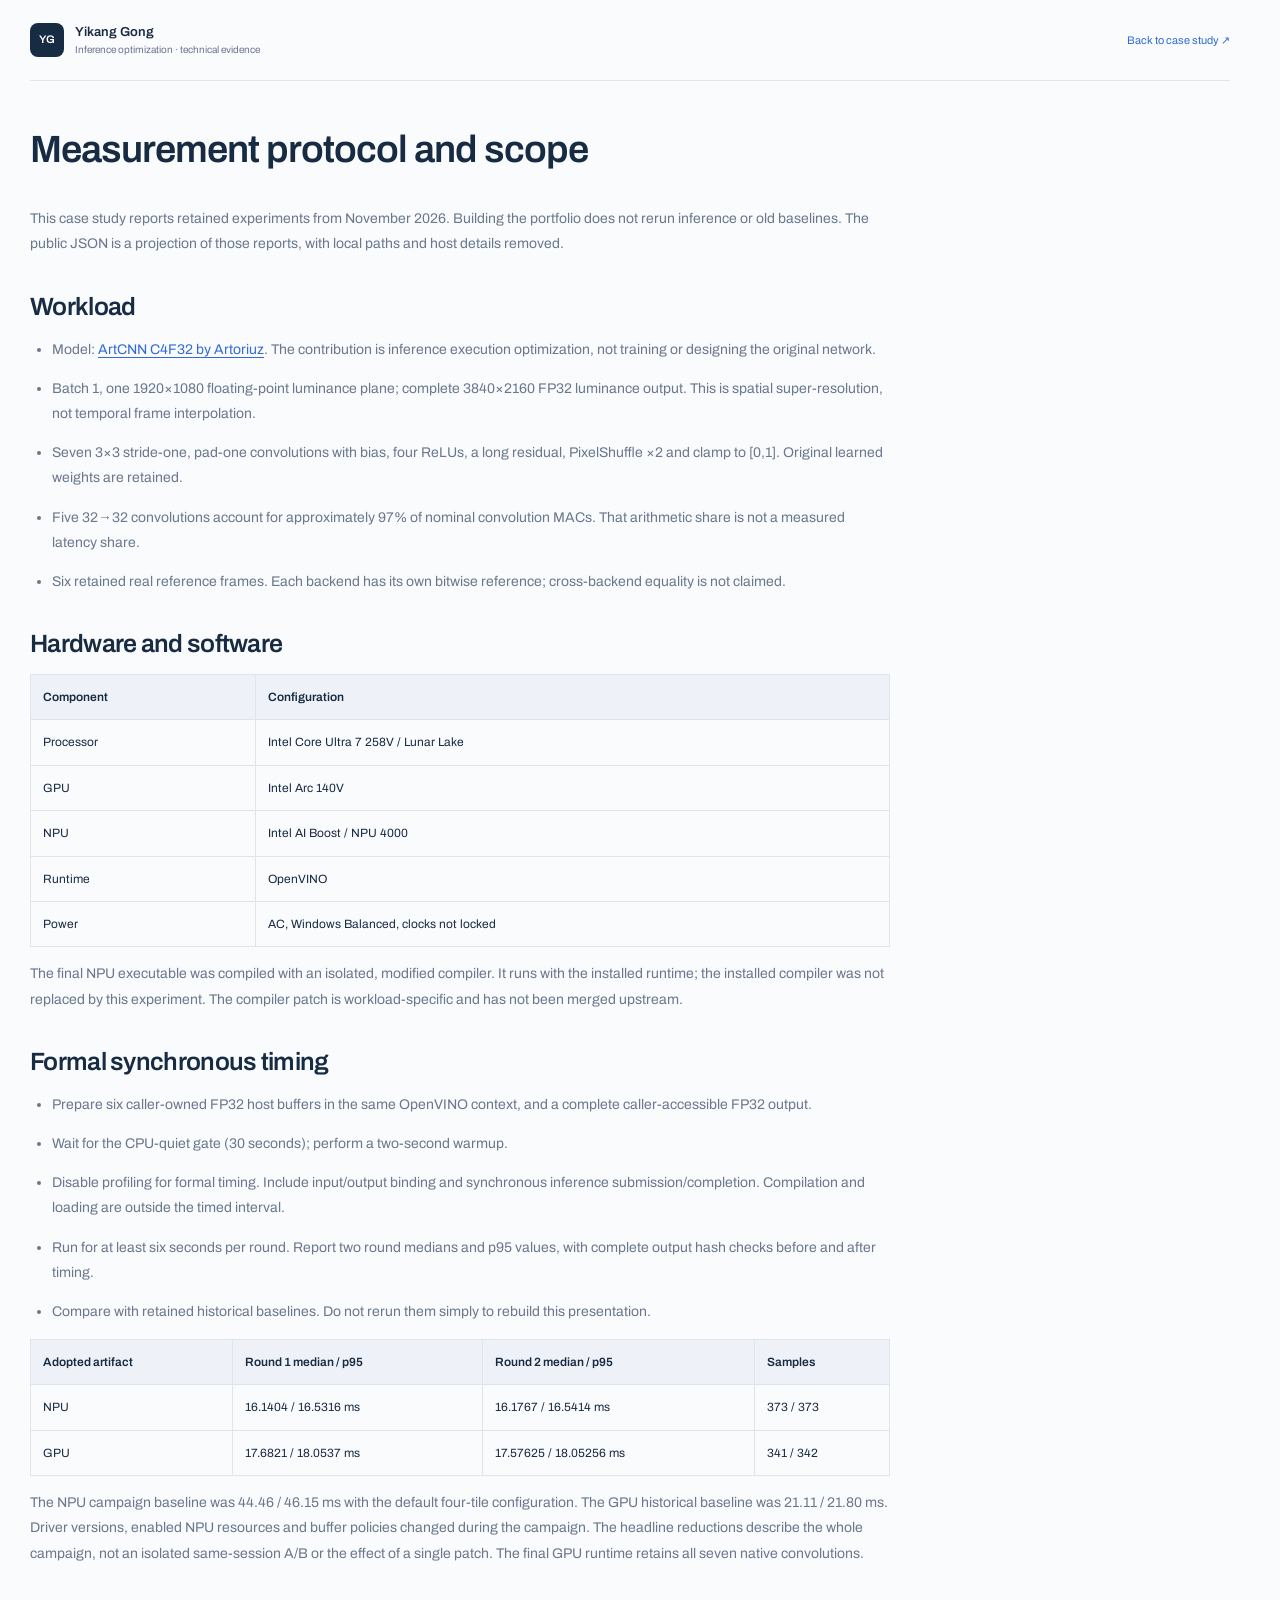
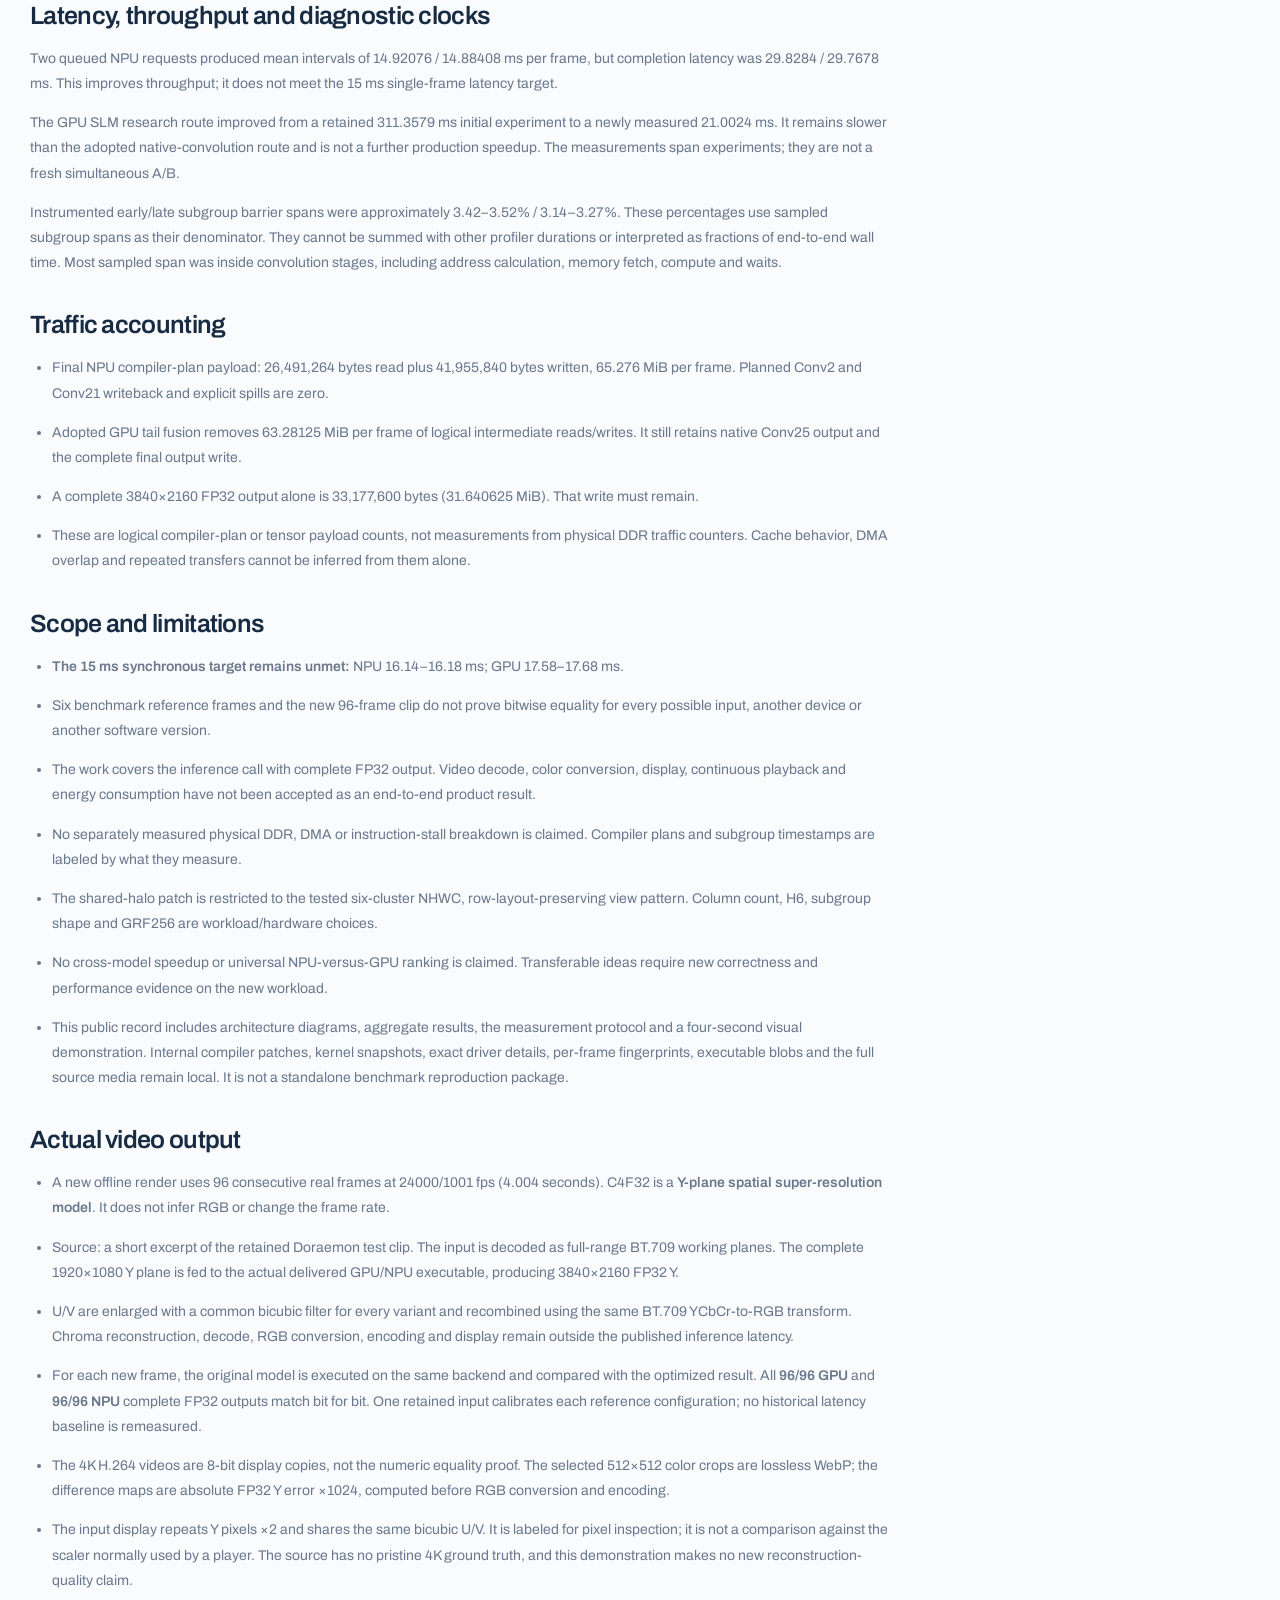
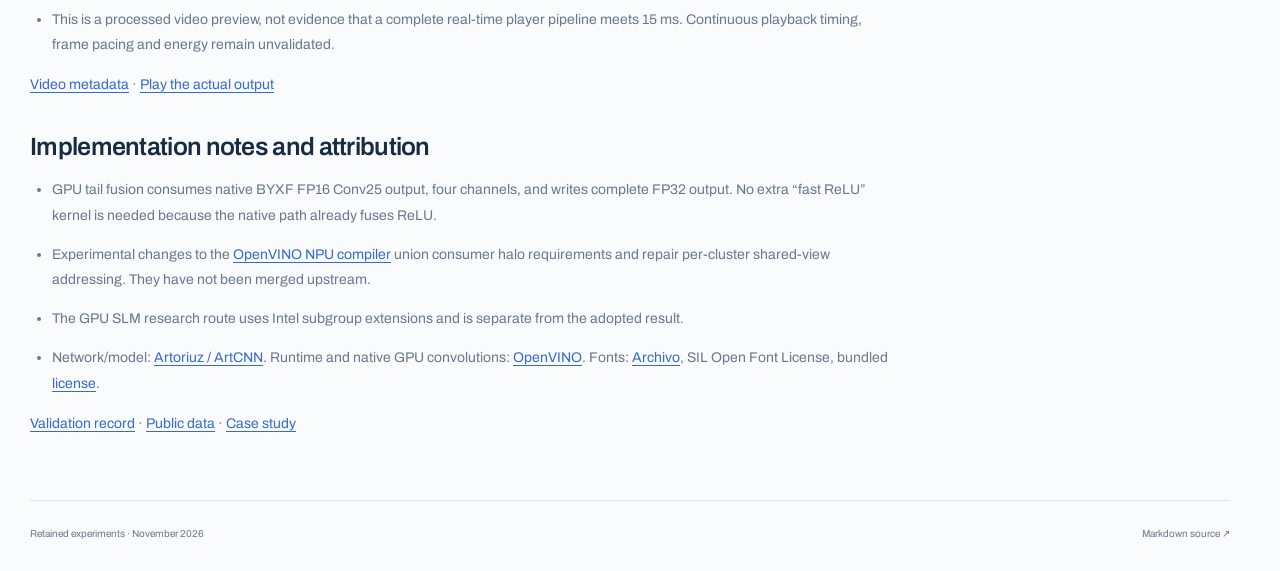
==== commit 5dff9277: "Show actual 4K video inference, Y/chroma scope and 96-frame output comparisons" ====
--- a/evidence/methodology.html
+++ b/evidence/methodology.html
@@ -1,4 +1,4 @@
 <!doctype html>
 <!-- @file Generated readable evidence notes; template: tools/export-evidence.py. -->
 <!-- @see docs/code-index.xml -->
-<html lang="en"><head><meta charset="utf-8"><meta name="viewport" content="width=device-width,initial-scale=1"><title>Measurement protocol and scope · Yikang Gong</title><link rel="icon" href="../assets/favicon.svg"><link rel="stylesheet" href="../styles.css"></head><body class="notes-body"><header class="site-header"><a class="identity" href="../index.html"><span class="monogram">YG</span><span>Yikang Gong<span class="identity-detail">Inference optimization · technical evidence</span></span></a><a class="text-link" href="../index.html#scope">Back to case study ↗</a></header><main class="technical-document"><h1 id="measurement-protocol-and-scope">Measurement protocol and scope</h1><p>This case study reports retained experiments from November 2026. Building the portfolio does not rerun inference or old baselines. The public JSON is a projection of those reports, with local paths and host details removed.</p><h2 id="workload">Workload</h2><ul><li>Model: <a href="https://github.com/Artoriuz/ArtCNN">ArtCNN C4F32 by Artoriuz</a>. The contribution is inference execution optimization, not training or designing the original network.</li><li>Batch 1, one 1920×1080 floating-point luminance plane; complete 3840×2160 FP32 luminance output. This is spatial super-resolution, not temporal frame interpolation.</li><li>Seven 3×3 stride-one, pad-one convolutions with bias, four ReLUs, a long residual, PixelShuffle ×2 and clamp to [0,1]. Original learned weights are retained.</li><li>Five 32→32 convolutions account for approximately 97% of nominal convolution MACs. That arithmetic share is not a measured latency share.</li><li>Six retained real reference frames. Each backend has its own bitwise reference; cross-backend equality is not claimed.</li></ul><h2 id="hardware-and-software">Hardware and software</h2><div class="notes-table"><table><thead><tr><th>Component</th><th>Configuration</th></tr></thead><tbody><tr><td>Processor</td><td>Intel Core Ultra 7 258V / Lunar Lake</td></tr><tr><td>GPU</td><td>Intel Arc 140V</td></tr><tr><td>NPU</td><td>Intel AI Boost / NPU 4000</td></tr><tr><td>Runtime</td><td>OpenVINO</td></tr><tr><td>Power</td><td>AC, Windows Balanced, clocks not locked</td></tr></tbody></table></div><p>The final NPU executable was compiled with an isolated, modified compiler. It runs with the installed runtime; the installed compiler was not replaced by this experiment. The compiler patch is workload-specific and has not been merged upstream.</p><h2 id="formal-synchronous-timing">Formal synchronous timing</h2><ul><li>Prepare six caller-owned FP32 host buffers in the same OpenVINO context, and a complete caller-accessible FP32 output.</li><li>Wait for the CPU-quiet gate (30 seconds); perform a two-second warmup.</li><li>Disable profiling for formal timing. Include input/output binding and synchronous inference submission/completion. Compilation and loading are outside the timed interval.</li><li>Run for at least six seconds per round. Report two round medians and p95 values, with complete output hash checks before and after timing.</li><li>Compare with retained historical baselines. Do not rerun them simply to rebuild this presentation.</li></ul><div class="notes-table"><table><thead><tr><th>Adopted artifact</th><th>Round 1 median / p95</th><th>Round 2 median / p95</th><th>Samples</th></tr></thead><tbody><tr><td>NPU</td><td>16.1404 / 16.5316 ms</td><td>16.1767 / 16.5414 ms</td><td>373 / 373</td></tr><tr><td>GPU</td><td>17.6821 / 18.0537 ms</td><td>17.57625 / 18.05256 ms</td><td>341 / 342</td></tr></tbody></table></div><p>The NPU campaign baseline was 44.46 / 46.15 ms with the default four-tile configuration. The GPU historical baseline was 21.11 / 21.80 ms. Driver versions, enabled NPU resources and buffer policies changed during the campaign. The headline reductions describe the whole campaign, not an isolated same-session A/B or the effect of a single patch. The final GPU runtime retains all seven native convolutions.</p><h2 id="latency-throughput-and-diagnostic-clocks">Latency, throughput and diagnostic clocks</h2><p>Two queued NPU requests produced mean intervals of 14.92076 / 14.88408 ms per frame, but completion latency was 29.8284 / 29.7678 ms. This improves throughput; it does not meet the 15 ms single-frame latency target.</p><p>The GPU SLM research route improved from a retained 311.3579 ms initial experiment to a newly measured 21.0024 ms. It remains slower than the adopted native-convolution route and is not a further production speedup. The measurements span experiments; they are not a fresh simultaneous A/B.</p><p>Instrumented early/late subgroup barrier spans were approximately 3.42–3.52% / 3.14–3.27%. These percentages use sampled subgroup spans as their denominator. They cannot be summed with other profiler durations or interpreted as fractions of end-to-end wall time. Most sampled span was inside convolution stages, including address calculation, memory fetch, compute and waits.</p><h2 id="traffic-accounting">Traffic accounting</h2><ul><li>Final NPU compiler-plan payload: 26,491,264 bytes read plus 41,955,840 bytes written, 65.276 MiB per frame. Planned Conv2 and Conv21 writeback and explicit spills are zero.</li><li>Adopted GPU tail fusion removes 63.28125 MiB per frame of logical intermediate reads/writes. It still retains native Conv25 output and the complete final output write.</li><li>A complete 3840×2160 FP32 output alone is 33,177,600 bytes (31.640625 MiB). That write must remain.</li><li>These are logical compiler-plan or tensor payload counts, not measurements from physical DDR traffic counters. Cache behavior, DMA overlap and repeated transfers cannot be inferred from them alone.</li></ul><h2 id="scope-and-limitations">Scope and limitations</h2><ul><li><strong>The 15 ms synchronous target remains unmet:</strong> NPU 16.14–16.18 ms; GPU 17.58–17.68 ms.</li><li>Six reference frames do not prove bitwise equality for every possible input, another device or another software version.</li><li>The work covers the inference call with complete FP32 output. Video decode, color conversion, display, continuous playback and energy consumption have not been accepted as an end-to-end product result.</li><li>No separately measured physical DDR, DMA or instruction-stall breakdown is claimed. Compiler plans and subgroup timestamps are labeled by what they measure.</li><li>The shared-halo patch is restricted to the tested six-cluster NHWC, row-layout-preserving view pattern. Column count, H6, subgroup shape and GRF256 are workload/hardware choices.</li><li>No cross-model speedup or universal NPU-versus-GPU ranking is claimed. Transferable ideas require new correctness and performance evidence on the new workload.</li><li>This public record includes architecture diagrams, aggregate results and the measurement protocol. Internal compiler patches, kernel snapshots, exact driver details, per-frame fingerprints, executable blobs and reference media remain local. It is not a standalone benchmark reproduction package.</li></ul><h2 id="implementation-notes-and-attribution">Implementation notes and attribution</h2><ul><li>GPU tail fusion consumes native BYXF FP16 Conv25 output, four channels, and writes complete FP32 output. No extra “fast ReLU” kernel is needed because the native path already fuses ReLU.</li><li>Experimental changes to the <a href="https://github.com/openvinotoolkit/npu_compiler">OpenVINO NPU compiler</a> union consumer halo requirements and repair per-cluster shared-view addressing. They have not been merged upstream.</li><li>The GPU SLM research route uses Intel subgroup extensions and is separate from the adopted result.</li><li>Network/model: <a href="https://github.com/Artoriuz/ArtCNN">Artoriuz / ArtCNN</a>. Runtime and native GPU convolutions: <a href="https://github.com/openvinotoolkit/openvino">OpenVINO</a>. Fonts: <a href="https://github.com/Omnibus-Type/Archivo">Archivo</a>, SIL Open Font License, bundled <a href="../assets/fonts/LICENSE.txt">license</a>.</li></ul><p><a href="./validation.html">Validation record</a> · <a href="./results.json">Public data</a> · <a href="../index.html">Case study</a></p></main><footer class="site-footer"><span>Retained experiments · November 2026</span><a href="./methodology.md">Markdown source ↗</a></footer></body></html>
+<html lang="en"><head><meta charset="utf-8"><meta name="viewport" content="width=device-width,initial-scale=1"><title>Measurement protocol and scope · Yikang Gong</title><link rel="icon" href="../assets/favicon.svg"><link rel="stylesheet" href="../styles.css"></head><body class="notes-body"><header class="site-header"><a class="identity" href="../index.html"><span class="monogram">YG</span><span>Yikang Gong<span class="identity-detail">Inference optimization · technical evidence</span></span></a><a class="text-link" href="../index.html#scope">Back to case study ↗</a></header><main class="technical-document"><h1 id="measurement-protocol-and-scope">Measurement protocol and scope</h1><p>This case study reports retained experiments from November 2026. Building the portfolio does not rerun inference or old baselines. The public JSON is a projection of those reports, with local paths and host details removed.</p><h2 id="workload">Workload</h2><ul><li>Model: <a href="https://github.com/Artoriuz/ArtCNN">ArtCNN C4F32 by Artoriuz</a>. The contribution is inference execution optimization, not training or designing the original network.</li><li>Batch 1, one 1920×1080 floating-point luminance plane; complete 3840×2160 FP32 luminance output. This is spatial super-resolution, not temporal frame interpolation.</li><li>Seven 3×3 stride-one, pad-one convolutions with bias, four ReLUs, a long residual, PixelShuffle ×2 and clamp to [0,1]. Original learned weights are retained.</li><li>Five 32→32 convolutions account for approximately 97% of nominal convolution MACs. That arithmetic share is not a measured latency share.</li><li>Six retained real reference frames. Each backend has its own bitwise reference; cross-backend equality is not claimed.</li></ul><h2 id="hardware-and-software">Hardware and software</h2><div class="notes-table"><table><thead><tr><th>Component</th><th>Configuration</th></tr></thead><tbody><tr><td>Processor</td><td>Intel Core Ultra 7 258V / Lunar Lake</td></tr><tr><td>GPU</td><td>Intel Arc 140V</td></tr><tr><td>NPU</td><td>Intel AI Boost / NPU 4000</td></tr><tr><td>Runtime</td><td>OpenVINO</td></tr><tr><td>Power</td><td>AC, Windows Balanced, clocks not locked</td></tr></tbody></table></div><p>The final NPU executable was compiled with an isolated, modified compiler. It runs with the installed runtime; the installed compiler was not replaced by this experiment. The compiler patch is workload-specific and has not been merged upstream.</p><h2 id="formal-synchronous-timing">Formal synchronous timing</h2><ul><li>Prepare six caller-owned FP32 host buffers in the same OpenVINO context, and a complete caller-accessible FP32 output.</li><li>Wait for the CPU-quiet gate (30 seconds); perform a two-second warmup.</li><li>Disable profiling for formal timing. Include input/output binding and synchronous inference submission/completion. Compilation and loading are outside the timed interval.</li><li>Run for at least six seconds per round. Report two round medians and p95 values, with complete output hash checks before and after timing.</li><li>Compare with retained historical baselines. Do not rerun them simply to rebuild this presentation.</li></ul><div class="notes-table"><table><thead><tr><th>Adopted artifact</th><th>Round 1 median / p95</th><th>Round 2 median / p95</th><th>Samples</th></tr></thead><tbody><tr><td>NPU</td><td>16.1404 / 16.5316 ms</td><td>16.1767 / 16.5414 ms</td><td>373 / 373</td></tr><tr><td>GPU</td><td>17.6821 / 18.0537 ms</td><td>17.57625 / 18.05256 ms</td><td>341 / 342</td></tr></tbody></table></div><p>The NPU campaign baseline was 44.46 / 46.15 ms with the default four-tile configuration. The GPU historical baseline was 21.11 / 21.80 ms. Driver versions, enabled NPU resources and buffer policies changed during the campaign. The headline reductions describe the whole campaign, not an isolated same-session A/B or the effect of a single patch. The final GPU runtime retains all seven native convolutions.</p><h2 id="latency-throughput-and-diagnostic-clocks">Latency, throughput and diagnostic clocks</h2><p>Two queued NPU requests produced mean intervals of 14.92076 / 14.88408 ms per frame, but completion latency was 29.8284 / 29.7678 ms. This improves throughput; it does not meet the 15 ms single-frame latency target.</p><p>The GPU SLM research route improved from a retained 311.3579 ms initial experiment to a newly measured 21.0024 ms. It remains slower than the adopted native-convolution route and is not a further production speedup. The measurements span experiments; they are not a fresh simultaneous A/B.</p><p>Instrumented early/late subgroup barrier spans were approximately 3.42–3.52% / 3.14–3.27%. These percentages use sampled subgroup spans as their denominator. They cannot be summed with other profiler durations or interpreted as fractions of end-to-end wall time. Most sampled span was inside convolution stages, including address calculation, memory fetch, compute and waits.</p><h2 id="traffic-accounting">Traffic accounting</h2><ul><li>Final NPU compiler-plan payload: 26,491,264 bytes read plus 41,955,840 bytes written, 65.276 MiB per frame. Planned Conv2 and Conv21 writeback and explicit spills are zero.</li><li>Adopted GPU tail fusion removes 63.28125 MiB per frame of logical intermediate reads/writes. It still retains native Conv25 output and the complete final output write.</li><li>A complete 3840×2160 FP32 output alone is 33,177,600 bytes (31.640625 MiB). That write must remain.</li><li>These are logical compiler-plan or tensor payload counts, not measurements from physical DDR traffic counters. Cache behavior, DMA overlap and repeated transfers cannot be inferred from them alone.</li></ul><h2 id="scope-and-limitations">Scope and limitations</h2><ul><li><strong>The 15 ms synchronous target remains unmet:</strong> NPU 16.14–16.18 ms; GPU 17.58–17.68 ms.</li><li>Six benchmark reference frames and the new 96-frame clip do not prove bitwise equality for every possible input, another device or another software version.</li><li>The work covers the inference call with complete FP32 output. Video decode, color conversion, display, continuous playback and energy consumption have not been accepted as an end-to-end product result.</li><li>No separately measured physical DDR, DMA or instruction-stall breakdown is claimed. Compiler plans and subgroup timestamps are labeled by what they measure.</li><li>The shared-halo patch is restricted to the tested six-cluster NHWC, row-layout-preserving view pattern. Column count, H6, subgroup shape and GRF256 are workload/hardware choices.</li><li>No cross-model speedup or universal NPU-versus-GPU ranking is claimed. Transferable ideas require new correctness and performance evidence on the new workload.</li><li>This public record includes architecture diagrams, aggregate results, the measurement protocol and a four-second visual demonstration. Internal compiler patches, kernel snapshots, exact driver details, per-frame fingerprints, executable blobs and the full source media remain local. It is not a standalone benchmark reproduction package.</li></ul><h2 id="actual-video-output">Actual video output</h2><ul><li>A new offline render uses 96 consecutive real frames at 24000/1001 fps (4.004 seconds). C4F32 is a <strong>Y-plane spatial super-resolution model</strong>. It does not infer RGB or change the frame rate.</li><li>Source: a short excerpt of the retained Doraemon test clip. The input is decoded as full-range BT.709 working planes. The complete 1920×1080 Y plane is fed to the actual delivered GPU/NPU executable, producing 3840×2160 FP32 Y.</li><li>U/V are enlarged with a common bicubic filter for every variant and recombined using the same BT.709 YCbCr-to-RGB transform. Chroma reconstruction, decode, RGB conversion, encoding and display remain outside the published inference latency.</li><li>For each new frame, the original model is executed on the same backend and compared with the optimized result. All <strong>96/96 GPU</strong> and <strong>96/96 NPU</strong> complete FP32 outputs match bit for bit. One retained input calibrates each reference configuration; no historical latency baseline is remeasured.</li><li>The 4K H.264 videos are 8-bit display copies, not the numeric equality proof. The selected 512×512 color crops are lossless WebP; the difference maps are absolute FP32 Y error ×1024, computed before RGB conversion and encoding.</li><li>The input display repeats Y pixels ×2 and shares the same bicubic U/V. It is labeled for pixel inspection; it is not a comparison against the scaler normally used by a player. The source has no pristine 4K ground truth, and this demonstration makes no new reconstruction-quality claim.</li><li>This is a processed video preview, not evidence that a complete real-time player pipeline meets 15 ms. Continuous playback timing, frame pacing and energy remain unvalidated.</li></ul><p><a href="../assets/video/video.json">Video metadata</a> · <a href="../index.html#video">Play the actual output</a></p><h2 id="implementation-notes-and-attribution">Implementation notes and attribution</h2><ul><li>GPU tail fusion consumes native BYXF FP16 Conv25 output, four channels, and writes complete FP32 output. No extra “fast ReLU” kernel is needed because the native path already fuses ReLU.</li><li>Experimental changes to the <a href="https://github.com/openvinotoolkit/npu_compiler">OpenVINO NPU compiler</a> union consumer halo requirements and repair per-cluster shared-view addressing. They have not been merged upstream.</li><li>The GPU SLM research route uses Intel subgroup extensions and is separate from the adopted result.</li><li>Network/model: <a href="https://github.com/Artoriuz/ArtCNN">Artoriuz / ArtCNN</a>. Runtime and native GPU convolutions: <a href="https://github.com/openvinotoolkit/openvino">OpenVINO</a>. Fonts: <a href="https://github.com/Omnibus-Type/Archivo">Archivo</a>, SIL Open Font License, bundled <a href="../assets/fonts/LICENSE.txt">license</a>.</li></ul><p><a href="./validation.html">Validation record</a> · <a href="./results.json">Public data</a> · <a href="../index.html">Case study</a></p></main><footer class="site-footer"><span>Retained experiments · November 2026</span><a href="./methodology.md">Markdown source ↗</a></footer></body></html>
--- a/styles.css
+++ b/styles.css
@@ -13,3 +13,7 @@
 @media(max-width:700px){.change-card>svg{font-size:16px}.change-card svg .small-svg{font-size:13px}.change-card svg .lane-label{font-size:12px}.diagram-key .diagram-contract{display:none}}
 @media(prefers-reduced-motion:reduce){*{animation:none!important;transition:none!important}}
 @media print{body{background:white}.site-header nav,.graph-toolbar,.hardware-switch{display:none}.site-header,main,.site-footer{margin-inline:0;max-width:none}.hero-heading h1{font-size:32px}.architecture-section,.change-card,.research-section{break-inside:avoid}.diagram-scroll{overflow:visible}.diagram-scroll svg{min-width:0}.site-footer{margin-top:25px}}
+
+.media-section{padding:26px 29px 22px;background:white;border:1px solid var(--line);border-radius:13px}.media-toolbar{display:flex;justify-content:space-between;align-items:center;gap:15px;margin-bottom:14px}.video-switch{display:flex;gap:5px}.video-switch button{border:1px solid var(--line);border-radius:6px;background:white;color:var(--muted);font-size:11px;padding:6px 17px}.video-switch button[aria-pressed=true]{background:var(--ink);border-color:var(--ink);color:white}#video-plane-label{font-size:10px;color:var(--muted)}#demo-video{display:block;width:100%;aspect-ratio:16/9;background:#101a28;border-radius:7px}.media-caption{display:flex;justify-content:space-between;gap:15px;font-size:10px;color:var(--muted);margin-top:11px}.media-caption a{color:var(--npu)}.plane-flow{display:grid;grid-template-columns:1fr 1fr;gap:12px 36px;margin-top:24px;padding:19px 0;border-block:1px solid var(--line);font-size:12px}.plane-flow>div{display:flex;align-items:center;justify-content:space-between;gap:13px}.plane-name{width:28px;font-weight:600}.flow-arrow{color:#8a9aaf}.plane-flow strong{padding:7px 18px;border-radius:5px;text-align:center;font-weight:400;min-width:170px}.plane-flow strong small{display:block;font-size:9px;margin-top:3px;color:var(--muted)}.timed-stage{background:#edf3ff;border:1px solid #c1d2f2;color:var(--npu)}.chroma-stage{background:#f4f6f9;border:1px solid #e0e6ef}.merge-output{grid-column:1/-1;justify-self:center;color:var(--muted);font-size:10px}.merge-output b{color:var(--residual);margin-inline:9px}.detail-heading{display:flex;align-items:center;justify-content:space-between;gap:15px;margin:24px 0 17px}.detail-heading h3{font-size:17px}.detail-heading label{display:flex;gap:10px;align-items:center;font-size:10px;color:var(--muted)}.detail-heading select{font:11px Archivo,Arial,sans-serif;border:1px solid var(--line);border-radius:5px;padding:5px 10px;background:white;color:var(--ink)}.detail-grid{display:grid;grid-template-columns:repeat(3,1fr);gap:19px}.detail-grid figure{margin:0;min-width:0}.detail-grid figcaption{font-size:12px;font-weight:600;margin-bottom:10px}.detail-grid figcaption small{display:block;font-size:9px;color:var(--muted);font-weight:400;margin-top:2px}.detail-grid img{display:block;width:100%;height:auto;aspect-ratio:1;object-fit:contain;border-radius:5px;border:1px solid var(--line);background:#050505}.media-checks{display:flex;flex-wrap:wrap;gap:9px 23px;margin-top:17px;font-size:10px;color:var(--muted)}.media-checks b{color:#47745f;font-weight:600}
+@media(max-width:900px){.plane-flow{grid-template-columns:1fr;gap:13px}.plane-flow>div{justify-content:center;gap:25px}.plane-flow>div>span:last-child{width:60px}.plane-flow strong{min-width:175px}.merge-output{margin-top:2px}}
+@media(max-width:700px){.media-section{padding:21px 16px 18px;margin-inline:-6px}.media-section .section-heading{flex-direction:column;align-items:flex-start;gap:12px}.media-section .research-label{font-size:9px}.media-toolbar{flex-direction:column;align-items:flex-start;gap:10px}.video-switch button{font-size:10px;padding:6px 17px}#video-plane-label{font-size:9px}.media-caption{font-size:9px;gap:10px}.plane-flow{font-size:10px;margin-top:18px;padding-block:16px}.plane-flow>div{gap:10px;justify-content:space-between}.plane-name{width:24px}.plane-flow strong{min-width:139px;padding:7px 10px}.plane-flow strong small{font-size:8px}.plane-flow>div>span:last-child{width:42px}.detail-heading{align-items:flex-start;flex-direction:column;gap:13px;margin-top:20px}.detail-heading h3{font-size:16px}.detail-grid{gap:9px}.detail-grid figcaption{font-size:10px;min-height:39px;line-height:1.35}.detail-grid figcaption small{font-size:8px}.media-checks{font-size:9px;gap:8px 15px}.merge-output{font-size:9px}}
